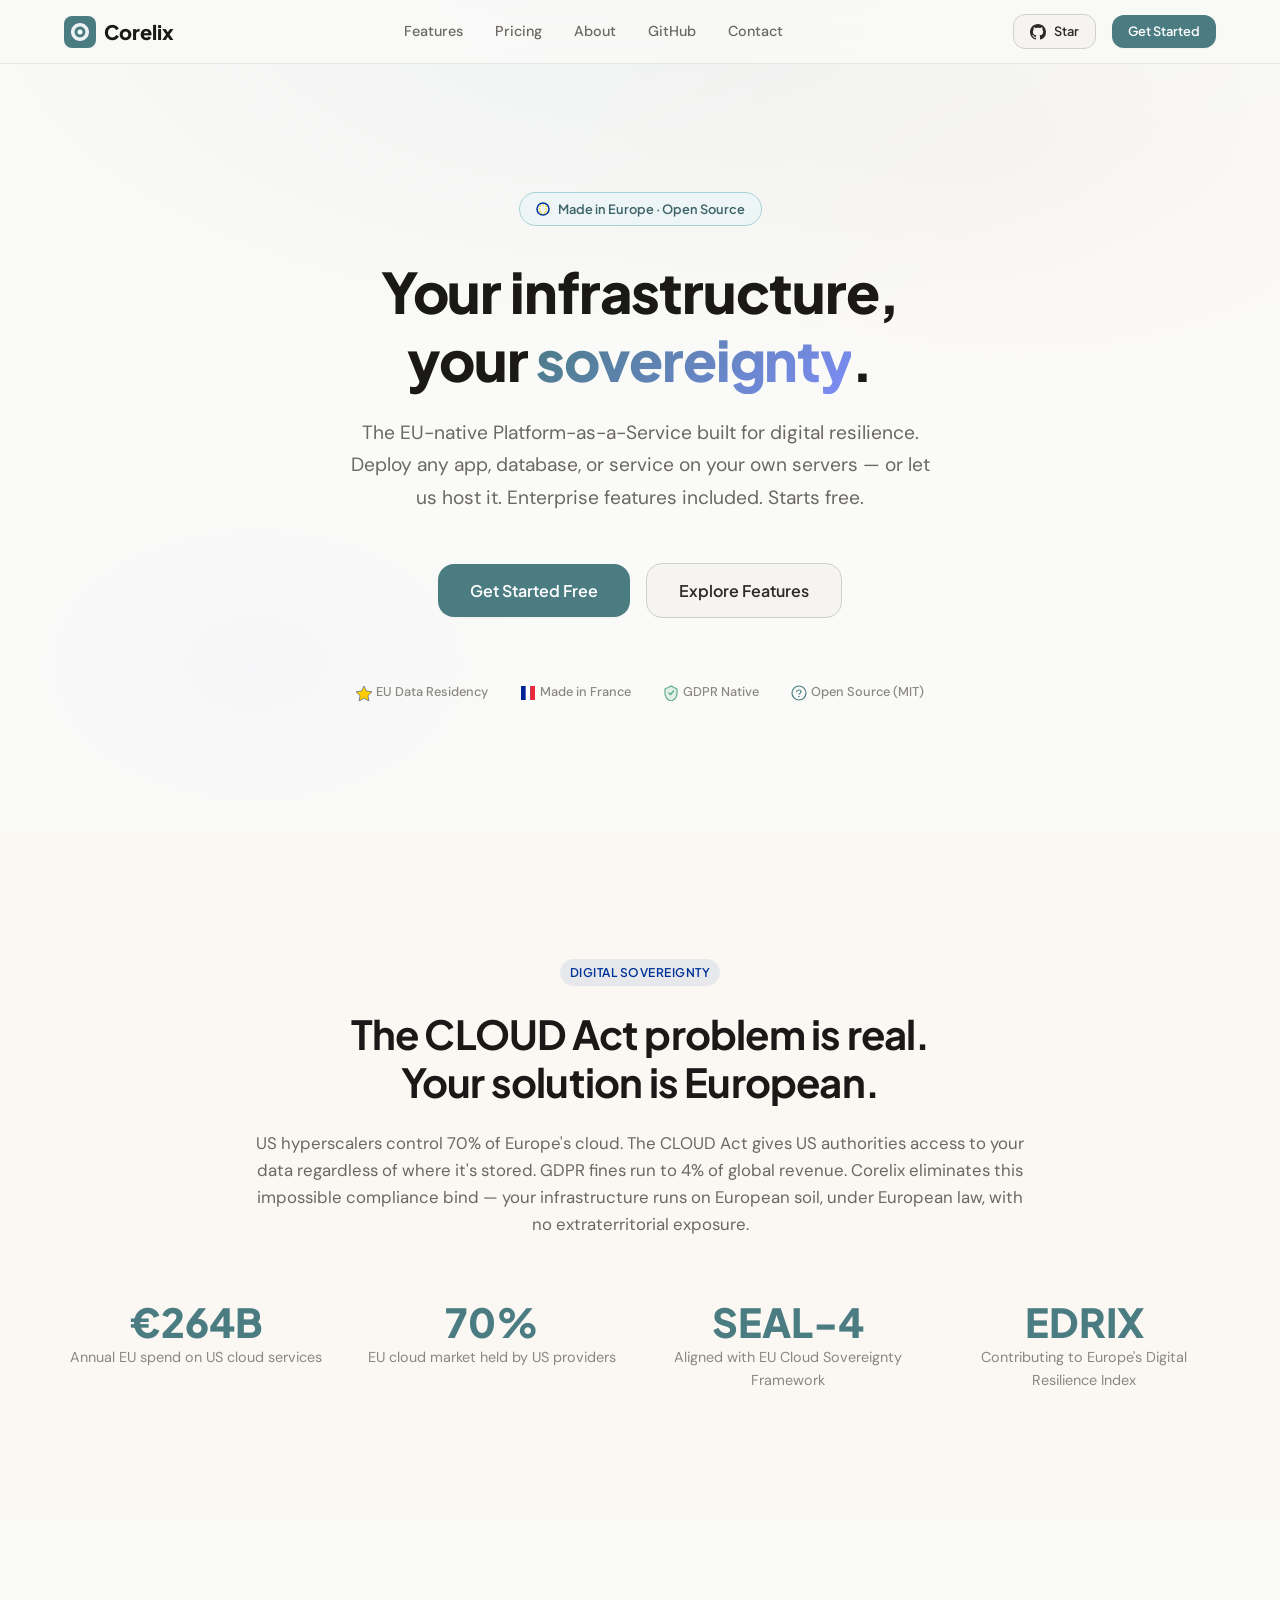
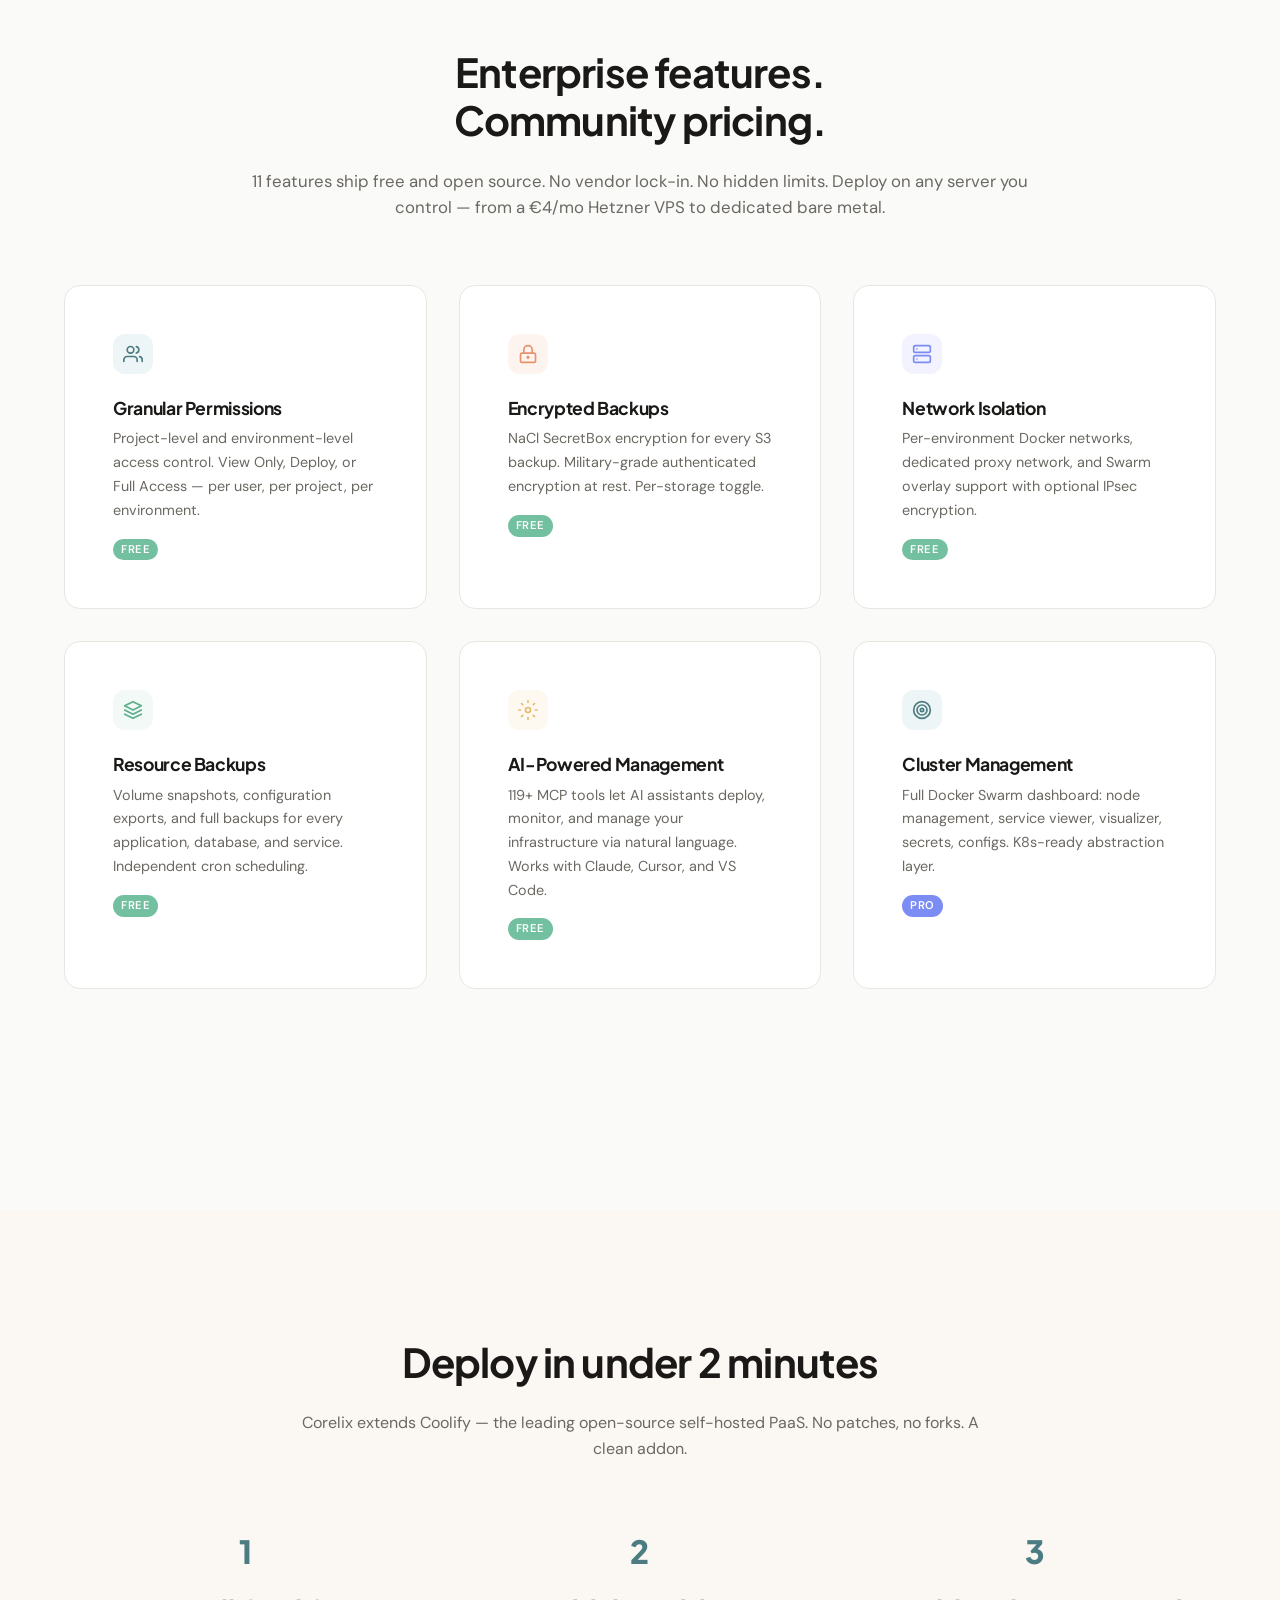
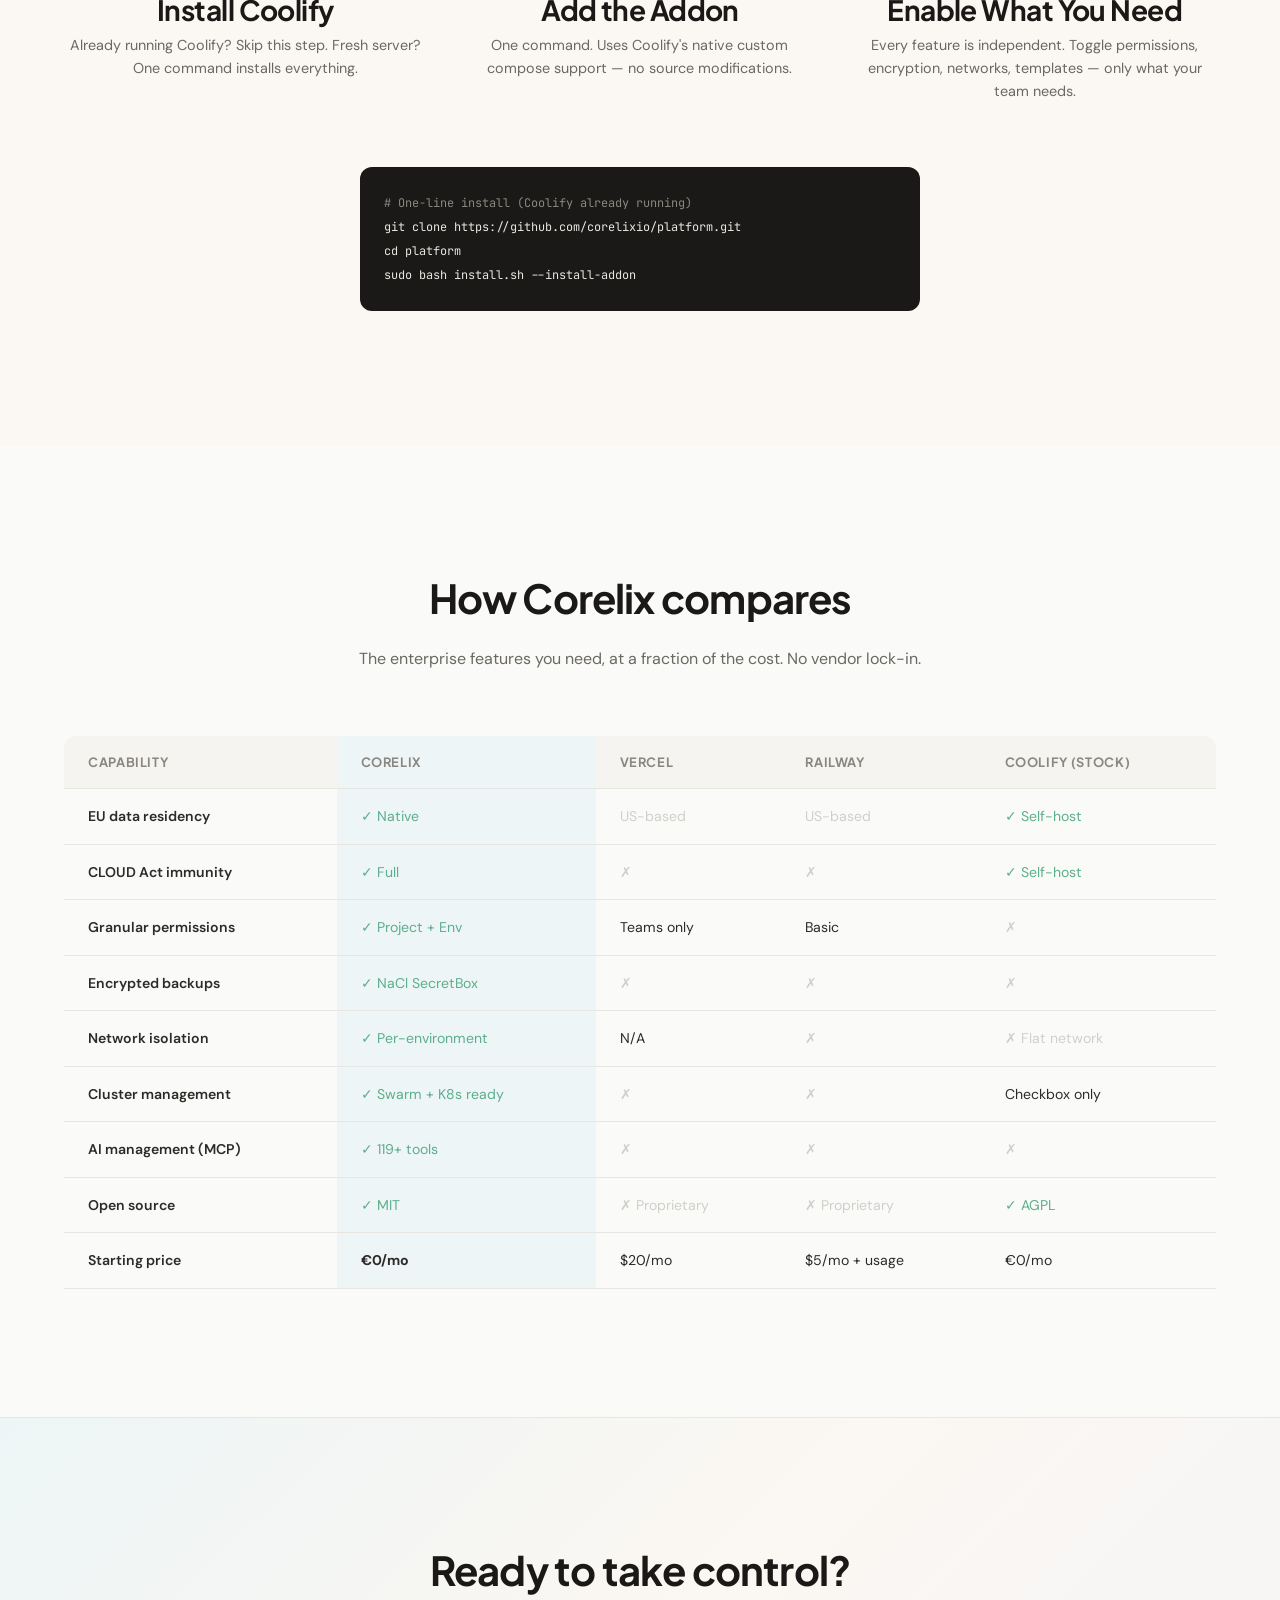
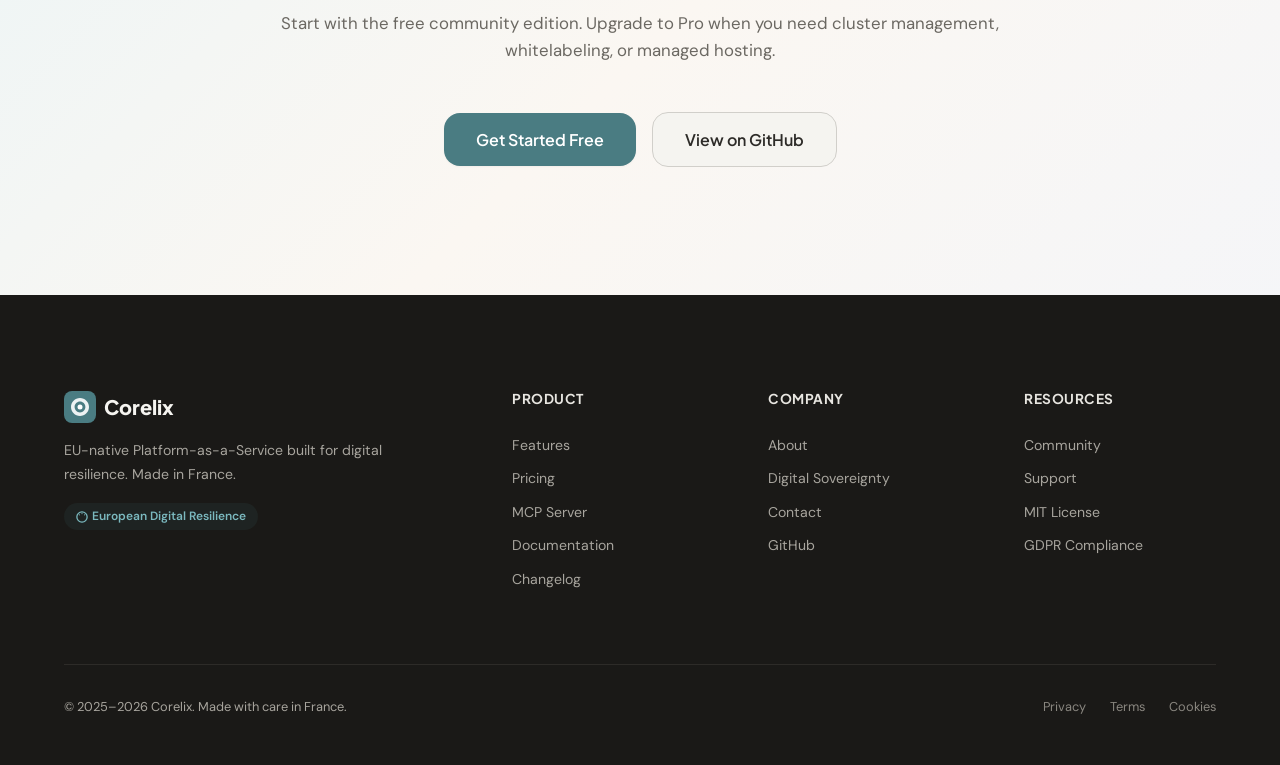
==== index.html @ 8a0ff83e "Deploy website from 1de7bd1" ====
<!DOCTYPE html>
<html lang="en">
<head>
  <meta charset="utf-8">
  <meta name="viewport" content="width=device-width, initial-scale=1">
  <title>Corelix — The European PaaS for the Sovereign Era</title>
  <meta name="description" content="Corelix is an EU-native Platform-as-a-Service built for digital resilience. Self-host with enterprise features or let us manage it. GDPR-native, made in France, starts free.">
  <meta name="keywords" content="PaaS, European cloud, self-hosted, GDPR, digital resilience, Coolify, Vercel alternative, EU sovereignty, platform as a service, France">

  <!-- Open Graph -->
  <meta property="og:type" content="website">
  <meta property="og:url" content="https://corelix.io/">
  <meta property="og:title" content="Corelix — The European PaaS for the Sovereign Era">
  <meta property="og:description" content="EU-native Platform-as-a-Service built for digital resilience. Self-host or managed. GDPR-native, made in France, starts free.">
  <meta property="og:image" content="https://corelix.io/images/og-cover.png">
  <meta property="og:locale" content="en_US">

  <!-- Twitter -->
  <meta name="twitter:card" content="summary_large_image">
  <meta name="twitter:title" content="Corelix — The European PaaS for the Sovereign Era">
  <meta name="twitter:description" content="EU-native Platform-as-a-Service. Self-host or managed. GDPR-native, made in France.">
  <meta name="twitter:image" content="https://corelix.io/images/og-cover.png">

  <!-- Canonical -->
  <link rel="canonical" href="https://corelix.io/">

  <link rel="icon" type="image/svg+xml" href="data:image/svg+xml,%3Csvg xmlns='http://www.w3.org/2000/svg' viewBox='0 0 32 32'%3E%3Crect width='32' height='32' rx='8' fill='%234A7C82'/%3E%3Cpath d='M16 7C11.03 7 7 11.03 7 16s4.03 9 9 9 9-4.03 9-9-4.03-9-9-9zm0 14.4c-2.98 0-5.4-2.42-5.4-5.4s2.42-5.4 5.4-5.4 5.4 2.42 5.4 5.4-2.42 5.4-5.4 5.4z' fill='white' opacity='0.9'/%3E%3Ccircle cx='16' cy='16' r='2.5' fill='white'/%3E%3C/svg%3E">
  <meta name="theme-color" content="#4A7C82">

  <!-- Fonts -->
  <link rel="preconnect" href="https://fonts.googleapis.com">
  <link rel="preconnect" href="https://fonts.gstatic.com" crossorigin>
  <link href="https://fonts.googleapis.com/css2?family=Plus+Jakarta+Sans:wght@500;600;700;800&family=DM+Sans:wght@400;500;600&family=JetBrains+Mono:wght@400&display=swap" rel="stylesheet">

  <!-- Styles -->
  <link rel="stylesheet" href="css/styles.css">

  <!-- Structured Data -->
  <script type="application/ld+json">
  {
    "@context": "https://schema.org",
    "@type": "SoftwareApplication",
    "name": "Corelix",
    "applicationCategory": "DeveloperApplication",
    "operatingSystem": "Linux",
    "description": "EU-native Platform-as-a-Service built for digital resilience. Self-host with enterprise features or managed cloud.",
    "url": "https://corelix.io",
    "offers": [
      {
        "@type": "Offer",
        "price": "0",
        "priceCurrency": "EUR",
        "name": "Community Edition",
        "description": "Free, open-source edition with 11 enterprise features"
      }
    ],
    "author": {
      "@type": "Organization",
      "name": "Corelix",
      "url": "https://corelix.io",
      "address": {
        "@type": "PostalAddress",
        "addressCountry": "FR"
      }
    },
    "featureList": [
      "Granular Permissions",
      "Encrypted S3 Backups",
      "Resource Backups",
      "Custom Template Sources",
      "Enhanced Database Classification",
      "Network Isolation",
      "MCP Server (119+ AI Tools)",
      "Cluster Management",
      "Docker Registry Management",
      "Enhanced UI Themes",
      "Additional Build Types"
    ]
  }
  </script>
</head>
<body>
  <a href="#main" class="skip-link">Skip to main content</a>

  <!-- ====== Header ====== -->
  <header class="header" role="banner">
    <div class="header__inner">
      <a href="index.html" class="header__logo" aria-label="Corelix home">
        <svg class="header__logo-icon" viewBox="0 0 32 32" fill="none" xmlns="http://www.w3.org/2000/svg" aria-hidden="true">
          <rect width="32" height="32" rx="8" fill="#4A7C82"/>
          <path d="M16 7C11.03 7 7 11.03 7 16s4.03 9 9 9 9-4.03 9-9-4.03-9-9-9zm0 14.4c-2.98 0-5.4-2.42-5.4-5.4s2.42-5.4 5.4-5.4 5.4 2.42 5.4 5.4-2.42 5.4-5.4 5.4z" fill="white" opacity="0.9"/>
          <circle cx="16" cy="16" r="2.5" fill="white"/>
        </svg>
        Corelix
      </a>

      <nav class="header__nav" aria-label="Main navigation">
        <a href="features.html" class="header__link">Features</a>
        <a href="pricing.html" class="header__link">Pricing</a>
        <a href="about.html" class="header__link">About</a>
        <a href="https://github.com/corelixio/platform" class="header__link" target="_blank" rel="noopener">GitHub</a>
        <a href="contact.html" class="header__link">Contact</a>
      </nav>

      <div class="header__actions">
        <a href="https://github.com/corelixio/platform" class="btn btn--secondary btn--sm" target="_blank" rel="noopener">
          <svg width="16" height="16" viewBox="0 0 16 16" fill="currentColor" aria-hidden="true"><path d="M8 0C3.58 0 0 3.58 0 8c0 3.54 2.29 6.53 5.47 7.59.4.07.55-.17.55-.38 0-.19-.01-.82-.01-1.49-2.01.37-2.53-.49-2.69-.94-.09-.23-.48-.94-.82-1.13-.28-.15-.68-.52-.01-.53.63-.01 1.08.58 1.23.82.72 1.21 1.87.87 2.33.66.07-.52.28-.87.51-1.07-1.78-.2-3.64-.89-3.64-3.95 0-.87.31-1.59.82-2.15-.08-.2-.36-1.02.08-2.12 0 0 .67-.21 2.2.82.64-.18 1.32-.27 2-.27.68 0 1.36.09 2 .27 1.53-1.04 2.2-.82 2.2-.82.44 1.1.16 1.92.08 2.12.51.56.82 1.27.82 2.15 0 3.07-1.87 3.75-3.65 3.95.29.25.54.73.54 1.48 0 1.07-.01 1.93-.01 2.2 0 .21.15.46.55.38A8.01 8.01 0 0016 8c0-4.42-3.58-8-8-8z"/></svg>
          Star
        </a>
        <a href="pricing.html" class="btn btn--primary btn--sm">Get Started</a>
      </div>

      <button class="header__mobile-toggle" aria-label="Toggle menu" aria-expanded="false">
        <svg width="24" height="24" viewBox="0 0 24 24" fill="none" stroke="currentColor" stroke-width="2" stroke-linecap="round"><line x1="3" y1="6" x2="21" y2="6"/><line x1="3" y1="12" x2="21" y2="12"/><line x1="3" y1="18" x2="21" y2="18"/></svg>
      </button>
    </div>
  </header>

  <!-- Mobile Nav -->
  <nav class="mobile-nav" aria-label="Mobile navigation">
    <a href="features.html" class="mobile-nav__link">Features</a>
    <a href="pricing.html" class="mobile-nav__link">Pricing</a>
    <a href="about.html" class="mobile-nav__link">About</a>
    <a href="https://github.com/corelixio/platform" class="mobile-nav__link" target="_blank" rel="noopener">GitHub</a>
    <a href="contact.html" class="mobile-nav__link">Contact</a>
    <a href="pricing.html" class="btn btn--primary btn--lg" style="margin-top:auto;">Get Started</a>
  </nav>

  <main id="main">
    <!-- ====== Hero ====== -->
    <section class="hero">
      <div class="container">
        <div class="hero__badge animate-in">
          <svg width="14" height="14" viewBox="0 0 14 14" fill="none" aria-hidden="true"><circle cx="7" cy="7" r="6" stroke="#003399" stroke-width="1.5"/><circle cx="7" cy="3" r="0.8" fill="#FFCC00"/><circle cx="4" cy="4.5" r="0.8" fill="#FFCC00"/><circle cx="10" cy="4.5" r="0.8" fill="#FFCC00"/><circle cx="3.5" cy="7" r="0.8" fill="#FFCC00"/><circle cx="10.5" cy="7" r="0.8" fill="#FFCC00"/><circle cx="4" cy="9.5" r="0.8" fill="#FFCC00"/><circle cx="10" cy="9.5" r="0.8" fill="#FFCC00"/><circle cx="5.5" cy="11" r="0.8" fill="#FFCC00"/><circle cx="8.5" cy="11" r="0.8" fill="#FFCC00"/></svg>
          Made in Europe · Open Source
        </div>

        <h1 class="hero__title animate-in animate-in--delay-1">
          Your infrastructure,<br>your <em>sovereignty</em>.
        </h1>

        <p class="hero__subtitle animate-in animate-in--delay-2">
          The EU-native Platform-as-a-Service built for digital resilience.
          Deploy any app, database, or service on your own servers — or let us host it.
          Enterprise features included. Starts free.
        </p>

        <div class="hero__actions animate-in animate-in--delay-3">
          <a href="pricing.html" class="btn btn--primary btn--lg">Get Started Free</a>
          <a href="features.html" class="btn btn--secondary btn--lg">Explore Features</a>
        </div>

        <div class="hero__trust animate-in animate-in--delay-4">
          <span class="hero__trust-item">
            <svg viewBox="0 0 16 16" fill="none"><path d="M8 1l2.5 5 5.5.8-4 3.9.9 5.3L8 13.3 3.1 16l.9-5.3-4-3.9L5.5 6z" fill="#FFCC00" stroke="#003399" stroke-width="0.5"/></svg>
            EU Data Residency
          </span>
          <span class="hero__trust-item">
            <svg viewBox="0 0 16 16" fill="none"><rect x="1" y="1" width="14" height="14" rx="2" fill="#002395"/><rect x="1" y="1" width="4.67" height="14" fill="#002395"/><rect x="5.67" y="1" width="4.67" height="14" fill="white"/><rect x="10.33" y="1" width="4.67" height="14" fill="#ED2939"/></svg>
            Made in France
          </span>
          <span class="hero__trust-item">
            <svg viewBox="0 0 16 16" fill="none"><path d="M8 1L2 4v4.5c0 3.5 2.6 6.7 6 7.5 3.4-.8 6-4 6-7.5V4L8 1z" fill="#5DAE8B" opacity="0.15"/><path d="M8 1L2 4v4.5c0 3.5 2.6 6.7 6 7.5 3.4-.8 6-4 6-7.5V4L8 1z" stroke="#5DAE8B" stroke-width="1.2" fill="none"/><path d="M6 8l1.5 1.5L10.5 6" stroke="#5DAE8B" stroke-width="1.5" stroke-linecap="round" stroke-linejoin="round"/></svg>
            GDPR Native
          </span>
          <span class="hero__trust-item">
            <svg viewBox="0 0 16 16" fill="none"><path d="M8 1a7 7 0 100 14A7 7 0 008 1z" stroke="#4A7C82" stroke-width="1.2" fill="none"/><path d="M5.5 6.5C6.33 5.17 7 5 8 5s2 .5 2 2c0 1-1 1.5-2 2" stroke="#4A7C82" stroke-width="1.2" stroke-linecap="round"/><circle cx="8" cy="11.5" r="0.75" fill="#4A7C82"/></svg>
            Open Source (MIT)
          </span>
        </div>
      </div>
    </section>


    <!-- ====== Why EU Section ====== -->
    <section class="section section--cream" id="why-eu">
      <div class="container">
        <div class="text-center mb-3xl" data-animate>
          <span class="tag tag--eu">Digital Sovereignty</span>
          <h2 class="mt-lg">The CLOUD Act problem is real.<br>Your solution is European.</h2>
          <p class="mx-auto mt-lg" style="color:var(--color-neutral-600); font-size:1.05rem;">
            US hyperscalers control 70% of Europe's cloud. The CLOUD Act gives US authorities access to your data regardless of where it's stored.
            GDPR fines run to 4% of global revenue. Corelix eliminates this impossible compliance bind — your infrastructure runs on European soil, under European law, with no extraterritorial exposure.
          </p>
        </div>

        <div class="stats-grid" data-animate data-animate-delay="200">
          <div>
            <div class="stat__number">€264B</div>
            <div class="stat__label">Annual EU spend on US cloud services</div>
          </div>
          <div>
            <div class="stat__number">70%</div>
            <div class="stat__label">EU cloud market held by US providers</div>
          </div>
          <div>
            <div class="stat__number">SEAL-4</div>
            <div class="stat__label">Aligned with EU Cloud Sovereignty Framework</div>
          </div>
          <div>
            <div class="stat__number">EDRIX</div>
            <div class="stat__label">Contributing to Europe's Digital Resilience Index</div>
          </div>
        </div>
      </div>
    </section>


    <!-- ====== Features Highlight ====== -->
    <section class="section" id="features">
      <div class="container">
        <div class="text-center mb-3xl" data-animate>
          <h2>Enterprise features.<br>Community pricing.</h2>
          <p class="mx-auto mt-lg" style="color:var(--color-neutral-600); font-size:1.05rem;">
            11 features ship free and open source. No vendor lock-in. No hidden limits.
            Deploy on any server you control — from a €4/mo Hetzner VPS to dedicated bare metal.
          </p>
        </div>

        <div class="features-grid">
          <div class="feature-card" data-animate data-animate-delay="0">
            <div class="feature-card__icon feature-card__icon--teal">
              <svg viewBox="0 0 24 24" fill="none" stroke="currentColor" stroke-width="2" stroke-linecap="round" stroke-linejoin="round"><path d="M17 21v-2a4 4 0 00-4-4H5a4 4 0 00-4 4v2"/><circle cx="9" cy="7" r="4"/><path d="M23 21v-2a4 4 0 00-3-3.87"/><path d="M16 3.13a4 4 0 010 7.75"/></svg>
            </div>
            <h3 class="feature-card__title">Granular Permissions</h3>
            <p class="feature-card__desc">Project-level and environment-level access control. View Only, Deploy, or Full Access — per user, per project, per environment.</p>
            <span class="feature-card__tag feature-card__tag--free">Free</span>
          </div>

          <div class="feature-card" data-animate data-animate-delay="100">
            <div class="feature-card__icon feature-card__icon--coral">
              <svg viewBox="0 0 24 24" fill="none" stroke="currentColor" stroke-width="2" stroke-linecap="round" stroke-linejoin="round"><rect x="3" y="11" width="18" height="11" rx="2" ry="2"/><path d="M7 11V7a5 5 0 0110 0v4"/><circle cx="12" cy="16" r="1"/></svg>
            </div>
            <h3 class="feature-card__title">Encrypted Backups</h3>
            <p class="feature-card__desc">NaCl SecretBox encryption for every S3 backup. Military-grade authenticated encryption at rest. Per-storage toggle.</p>
            <span class="feature-card__tag feature-card__tag--free">Free</span>
          </div>

          <div class="feature-card" data-animate data-animate-delay="200">
            <div class="feature-card__icon feature-card__icon--peri">
              <svg viewBox="0 0 24 24" fill="none" stroke="currentColor" stroke-width="2" stroke-linecap="round" stroke-linejoin="round"><rect x="2" y="2" width="20" height="8" rx="2"/><rect x="2" y="14" width="20" height="8" rx="2"/><line x1="6" y1="6" x2="6.01" y2="6"/><line x1="6" y1="18" x2="6.01" y2="18"/></svg>
            </div>
            <h3 class="feature-card__title">Network Isolation</h3>
            <p class="feature-card__desc">Per-environment Docker networks, dedicated proxy network, and Swarm overlay support with optional IPsec encryption.</p>
            <span class="feature-card__tag feature-card__tag--free">Free</span>
          </div>

          <div class="feature-card" data-animate data-animate-delay="300">
            <div class="feature-card__icon feature-card__icon--sage">
              <svg viewBox="0 0 24 24" fill="none" stroke="currentColor" stroke-width="2" stroke-linecap="round" stroke-linejoin="round"><path d="M12 2L2 7l10 5 10-5-10-5z"/><path d="M2 17l10 5 10-5"/><path d="M2 12l10 5 10-5"/></svg>
            </div>
            <h3 class="feature-card__title">Resource Backups</h3>
            <p class="feature-card__desc">Volume snapshots, configuration exports, and full backups for every application, database, and service. Independent cron scheduling.</p>
            <span class="feature-card__tag feature-card__tag--free">Free</span>
          </div>

          <div class="feature-card" data-animate data-animate-delay="400">
            <div class="feature-card__icon feature-card__icon--amber">
              <svg viewBox="0 0 24 24" fill="none" stroke="currentColor" stroke-width="2" stroke-linecap="round" stroke-linejoin="round"><circle cx="12" cy="12" r="3"/><path d="M12 1v2M12 21v2M4.22 4.22l1.42 1.42M18.36 18.36l1.42 1.42M1 12h2M21 12h2M4.22 19.78l1.42-1.42M18.36 5.64l1.42-1.42"/></svg>
            </div>
            <h3 class="feature-card__title">AI-Powered Management</h3>
            <p class="feature-card__desc">119+ MCP tools let AI assistants deploy, monitor, and manage your infrastructure via natural language. Works with Claude, Cursor, and VS Code.</p>
            <span class="feature-card__tag feature-card__tag--free">Free</span>
          </div>

          <div class="feature-card" data-animate data-animate-delay="500">
            <div class="feature-card__icon feature-card__icon--teal">
              <svg viewBox="0 0 24 24" fill="none" stroke="currentColor" stroke-width="2" stroke-linecap="round" stroke-linejoin="round"><circle cx="12" cy="12" r="10"/><circle cx="12" cy="12" r="6"/><circle cx="12" cy="12" r="2"/></svg>
            </div>
            <h3 class="feature-card__title">Cluster Management</h3>
            <p class="feature-card__desc">Full Docker Swarm dashboard: node management, service viewer, visualizer, secrets, configs. K8s-ready abstraction layer.</p>
            <span class="feature-card__tag feature-card__tag--pro">Pro</span>
          </div>
        </div>

        <div class="text-center mt-lg" style="margin-top:var(--space-2xl);" data-animate>
          <a href="features.html" class="btn btn--outline">View All 15 Features →</a>
        </div>
      </div>
    </section>


    <!-- ====== How It Works ====== -->
    <section class="section section--cream" id="how-it-works">
      <div class="container">
        <div class="text-center mb-3xl" data-animate>
          <h2>Deploy in under 2 minutes</h2>
          <p class="mx-auto mt-lg" style="color:var(--color-neutral-600);">
            Corelix extends Coolify — the leading open-source self-hosted PaaS. No patches, no forks. A clean addon.
          </p>
        </div>

        <div class="grid-3" data-animate data-animate-delay="200">
          <div class="text-center">
            <div style="font-family:var(--font-display); font-size:2rem; font-weight:800; color:var(--color-primary-500); margin-bottom:var(--space-md);">1</div>
            <h3>Install Coolify</h3>
            <p style="color:var(--color-neutral-600); font-size:0.9rem; margin-top:var(--space-sm);">Already running Coolify? Skip this step. Fresh server? One command installs everything.</p>
          </div>
          <div class="text-center">
            <div style="font-family:var(--font-display); font-size:2rem; font-weight:800; color:var(--color-primary-500); margin-bottom:var(--space-md);">2</div>
            <h3>Add the Addon</h3>
            <p style="color:var(--color-neutral-600); font-size:0.9rem; margin-top:var(--space-sm);">One command. Uses Coolify's native custom compose support — no source modifications.</p>
          </div>
          <div class="text-center">
            <div style="font-family:var(--font-display); font-size:2rem; font-weight:800; color:var(--color-primary-500); margin-bottom:var(--space-md);">3</div>
            <h3>Enable What You Need</h3>
            <p style="color:var(--color-neutral-600); font-size:0.9rem; margin-top:var(--space-sm);">Every feature is independent. Toggle permissions, encryption, networks, templates — only what your team needs.</p>
          </div>
        </div>

        <div class="text-center" style="margin-top:var(--space-3xl);" data-animate data-animate-delay="300">
          <pre style="display:inline-block; text-align:left; max-width:560px; width:100%;"><code><span style="color:#8A8780;"># One-line install (Coolify already running)</span>
git clone https://github.com/corelixio/platform.git
cd platform
sudo bash install.sh --install-addon</code></pre>
        </div>
      </div>
    </section>


    <!-- ====== Comparison ====== -->
    <section class="section" id="comparison">
      <div class="container">
        <div class="text-center mb-3xl" data-animate>
          <h2>How Corelix compares</h2>
          <p class="mx-auto mt-lg" style="color:var(--color-neutral-600);">
            The enterprise features you need, at a fraction of the cost. No vendor lock-in.
          </p>
        </div>

        <div style="overflow-x:auto;" data-animate data-animate-delay="200">
          <table class="comparison-table">
            <thead>
              <tr>
                <th scope="col">Capability</th>
                <th scope="col" class="highlight-col">Corelix</th>
                <th scope="col">Vercel</th>
                <th scope="col">Railway</th>
                <th scope="col">Coolify (stock)</th>
              </tr>
            </thead>
            <tbody>
              <tr>
                <td>EU data residency</td>
                <td class="highlight-col"><span class="check">✓ Native</span></td>
                <td><span class="cross">US-based</span></td>
                <td><span class="cross">US-based</span></td>
                <td><span class="check">✓ Self-host</span></td>
              </tr>
              <tr>
                <td>CLOUD Act immunity</td>
                <td class="highlight-col"><span class="check">✓ Full</span></td>
                <td><span class="cross">✗</span></td>
                <td><span class="cross">✗</span></td>
                <td><span class="check">✓ Self-host</span></td>
              </tr>
              <tr>
                <td>Granular permissions</td>
                <td class="highlight-col"><span class="check">✓ Project + Env</span></td>
                <td>Teams only</td>
                <td>Basic</td>
                <td><span class="cross">✗</span></td>
              </tr>
              <tr>
                <td>Encrypted backups</td>
                <td class="highlight-col"><span class="check">✓ NaCl SecretBox</span></td>
                <td><span class="cross">✗</span></td>
                <td><span class="cross">✗</span></td>
                <td><span class="cross">✗</span></td>
              </tr>
              <tr>
                <td>Network isolation</td>
                <td class="highlight-col"><span class="check">✓ Per-environment</span></td>
                <td>N/A</td>
                <td><span class="cross">✗</span></td>
                <td><span class="cross">✗ Flat network</span></td>
              </tr>
              <tr>
                <td>Cluster management</td>
                <td class="highlight-col"><span class="check">✓ Swarm + K8s ready</span></td>
                <td><span class="cross">✗</span></td>
                <td><span class="cross">✗</span></td>
                <td>Checkbox only</td>
              </tr>
              <tr>
                <td>AI management (MCP)</td>
                <td class="highlight-col"><span class="check">✓ 119+ tools</span></td>
                <td><span class="cross">✗</span></td>
                <td><span class="cross">✗</span></td>
                <td><span class="cross">✗</span></td>
              </tr>
              <tr>
                <td>Open source</td>
                <td class="highlight-col"><span class="check">✓ MIT</span></td>
                <td><span class="cross">✗ Proprietary</span></td>
                <td><span class="cross">✗ Proprietary</span></td>
                <td><span class="check">✓ AGPL</span></td>
              </tr>
              <tr>
                <td>Starting price</td>
                <td class="highlight-col"><strong>€0/mo</strong></td>
                <td>$20/mo</td>
                <td>$5/mo + usage</td>
                <td>€0/mo</td>
              </tr>
            </tbody>
          </table>
        </div>
      </div>
    </section>


    <!-- ====== CTA ====== -->
    <section class="cta-section">
      <div class="container" data-animate>
        <h2>Ready to take control?</h2>
        <p>Start with the free community edition. Upgrade to Pro when you need cluster management, whitelabeling, or managed hosting.</p>
        <div class="flex items-center justify-center gap-md" style="flex-wrap:wrap;">
          <a href="pricing.html" class="btn btn--primary btn--lg">Get Started Free</a>
          <a href="https://github.com/corelixio/platform" class="btn btn--secondary btn--lg" target="_blank" rel="noopener">View on GitHub</a>
        </div>
      </div>
    </section>
  </main>


  <!-- ====== Footer ====== -->
  <footer class="footer" role="contentinfo">
    <div class="container">
      <div class="footer__grid">
        <div class="footer__brand">
          <a href="index.html" class="header__logo" style="color:var(--color-neutral-100);">
            <svg class="header__logo-icon" viewBox="0 0 32 32" fill="none" aria-hidden="true">
              <rect width="32" height="32" rx="8" fill="#4A7C82"/>
              <path d="M16 7C11.03 7 7 11.03 7 16s4.03 9 9 9 9-4.03 9-9-4.03-9-9-9zm0 14.4c-2.98 0-5.4-2.42-5.4-5.4s2.42-5.4 5.4-5.4 5.4 2.42 5.4 5.4-2.42 5.4-5.4 5.4z" fill="white" opacity="0.9"/>
              <circle cx="16" cy="16" r="2.5" fill="white"/>
            </svg>
            Corelix
          </a>
          <p>EU-native Platform-as-a-Service built for digital resilience. Made in France.</p>
          <div class="footer__eu-badge">
            <svg width="12" height="12" viewBox="0 0 14 14" fill="none"><circle cx="7" cy="7" r="6" stroke="currentColor" stroke-width="1.5"/><circle cx="7" cy="3" r="0.7" fill="currentColor"/><circle cx="4" cy="4.5" r="0.7" fill="currentColor"/><circle cx="10" cy="4.5" r="0.7" fill="currentColor"/></svg>
            European Digital Resilience
          </div>
        </div>

        <div>
          <h4 class="footer__col-title">Product</h4>
          <ul class="footer__links">
            <li><a href="features.html">Features</a></li>
            <li><a href="pricing.html">Pricing</a></li>
            <li><a href="features.html#mcp-server">MCP Server</a></li>
            <li><a href="https://github.com/corelixio/platform" target="_blank" rel="noopener">Documentation</a></li>
            <li><a href="https://github.com/corelixio/platform/blob/main/CHANGELOG.md" target="_blank" rel="noopener">Changelog</a></li>
          </ul>
        </div>

        <div>
          <h4 class="footer__col-title">Company</h4>
          <ul class="footer__links">
            <li><a href="about.html">About</a></li>
            <li><a href="about.html#sovereignty">Digital Sovereignty</a></li>
            <li><a href="contact.html">Contact</a></li>
            <li><a href="https://github.com/corelixio/platform" target="_blank" rel="noopener">GitHub</a></li>
          </ul>
        </div>

        <div>
          <h4 class="footer__col-title">Resources</h4>
          <ul class="footer__links">
            <li><a href="https://github.com/corelixio/platform/discussions" target="_blank" rel="noopener">Community</a></li>
            <li><a href="https://github.com/corelixio/platform/issues" target="_blank" rel="noopener">Support</a></li>
            <li><a href="https://github.com/corelixio/platform/blob/main/LICENSE" target="_blank" rel="noopener">MIT License</a></li>
            <li><a href="about.html#gdpr">GDPR Compliance</a></li>
          </ul>
        </div>
      </div>

      <div class="footer__bottom">
        <p>&copy; 2025–2026 Corelix. Made with care in France.</p>
        <div class="footer__bottom-links">
          <a href="contact.html">Privacy</a>
          <a href="contact.html">Terms</a>
          <a href="contact.html">Cookies</a>
        </div>
      </div>
    </div>
  </footer>

  <script src="js/main.js"></script>
</body>
</html>
---- css/styles.css ----
/* ============================================
   Corelix.io — Design System
   EU-first PaaS · Made in France
   ============================================ */

/* --- CSS Custom Properties (Brand Tokens) --- */
:root {
  /* Primary — Soft Teal (trust, stability, European identity) */
  --color-primary-50:  #EDF5F6;
  --color-primary-100: #D4E8EA;
  --color-primary-200: #A8D1D5;
  --color-primary-300: #7BB9BF;
  --color-primary-400: #5BA0A7;
  --color-primary-500: #4A7C82;
  --color-primary-600: #3D6268;
  --color-primary-700: #2F4E52;
  --color-primary-800: #233A3D;
  --color-primary-900: #172627;

  /* Secondary — Warm Cream (comfort, warmth, accessibility) */
  --color-cream-50:  #FFFDFB;
  --color-cream-100: #FBF7F2;
  --color-cream-200: #F5F0EB;
  --color-cream-300: #EDE5DC;
  --color-cream-400: #DDD3C6;

  /* Accent Coral — (energy, warmth, French touch) */
  --color-coral-300: #F0B5A0;
  --color-coral-400: #EC9E83;
  --color-coral-500: #E8926C;
  --color-coral-600: #D47A54;

  /* Accent Periwinkle — (innovation, technology) */
  --color-peri-300:  #A3ADF8;
  --color-peri-400:  #8E9AF6;
  --color-peri-500:  #7C8CF5;
  --color-peri-600:  #5D6FE8;

  /* Success — Sage Green (growth, sustainability) */
  --color-sage-400:  #72C0A0;
  --color-sage-500:  #5DAE8B;
  --color-sage-600:  #4A9474;

  /* Warning — Warm Amber */
  --color-amber-400: #EDC480;
  --color-amber-500: #E8B86C;

  /* Neutral — Warm Slate */
  --color-neutral-50:  #FAFAF8;
  --color-neutral-100: #F5F4F0;
  --color-neutral-200: #E8E6E1;
  --color-neutral-300: #D1CFCA;
  --color-neutral-400: #A8A59E;
  --color-neutral-500: #8A8780;
  --color-neutral-600: #6B6862;
  --color-neutral-700: #4A4844;
  --color-neutral-800: #2D2B28;
  --color-neutral-900: #1A1917;

  /* Typography */
  --font-display: 'Plus Jakarta Sans', sans-serif;
  --font-body:    'DM Sans', sans-serif;
  --font-mono:    'JetBrains Mono', monospace;

  /* Spacing Scale */
  --space-xs:  0.25rem;
  --space-sm:  0.5rem;
  --space-md:  1rem;
  --space-lg:  1.5rem;
  --space-xl:  2rem;
  --space-2xl: 3rem;
  --space-3xl: 4rem;
  --space-4xl: 6rem;
  --space-5xl: 8rem;

  /* Radii */
  --radius-sm:   0.375rem;
  --radius-md:   0.5rem;
  --radius-lg:   0.75rem;
  --radius-xl:   1rem;
  --radius-2xl:  1.25rem;
  --radius-full: 9999px;

  /* Shadows */
  --shadow-sm:  0 1px 2px rgba(26, 25, 23, 0.04);
  --shadow-md:  0 4px 6px -1px rgba(26, 25, 23, 0.06), 0 2px 4px rgba(26, 25, 23, 0.04);
  --shadow-lg:  0 10px 15px -3px rgba(26, 25, 23, 0.06), 0 4px 6px rgba(26, 25, 23, 0.03);
  --shadow-xl:  0 20px 25px -5px rgba(26, 25, 23, 0.06), 0 8px 10px rgba(26, 25, 23, 0.03);
  --shadow-glow: 0 0 20px rgba(74, 124, 130, 0.15);

  /* Transitions */
  --ease-smooth: cubic-bezier(0.4, 0, 0.2, 1);
  --duration-fast: 150ms;
  --duration-normal: 250ms;
  --duration-slow: 400ms;

  /* Layout */
  --max-width: 1200px;
  --header-height: 4rem;
}


/* --- Base Reset & Typography --- */
*,
*::before,
*::after {
  box-sizing: border-box;
  margin: 0;
  padding: 0;
}

html {
  scroll-behavior: smooth;
  -webkit-font-smoothing: antialiased;
  -moz-osx-font-smoothing: grayscale;
}

body {
  font-family: var(--font-body);
  font-size: 1rem;
  line-height: 1.6;
  color: var(--color-neutral-800);
  background-color: var(--color-neutral-50);
}

h1, h2, h3, h4, h5, h6 {
  font-family: var(--font-display);
  font-weight: 700;
  line-height: 1.2;
  color: var(--color-neutral-900);
  letter-spacing: -0.02em;
}

h1 { font-size: clamp(2.25rem, 5vw, 3.5rem); font-weight: 800; }
h2 { font-size: clamp(1.75rem, 3.5vw, 2.5rem); }
h3 { font-size: clamp(1.25rem, 2.5vw, 1.75rem); }
h4 { font-size: 1.25rem; }

p { max-width: 65ch; }

a {
  color: var(--color-primary-500);
  text-decoration: none;
  transition: color var(--duration-fast) var(--ease-smooth);
}

a:hover { color: var(--color-primary-600); }

code, pre {
  font-family: var(--font-mono);
  font-size: 0.875rem;
}

pre {
  background: var(--color-neutral-900);
  color: var(--color-neutral-200);
  padding: var(--space-lg);
  border-radius: var(--radius-lg);
  overflow-x: auto;
  line-height: 1.7;
}

code {
  background: var(--color-neutral-100);
  color: var(--color-primary-700);
  padding: 0.125rem 0.375rem;
  border-radius: var(--radius-sm);
  font-size: 0.85em;
}

pre code {
  background: none;
  color: inherit;
  padding: 0;
}

img { max-width: 100%; height: auto; }


/* --- Layout --- */
.container {
  max-width: var(--max-width);
  margin: 0 auto;
  padding: 0 var(--space-lg);
}

.section {
  padding: var(--space-5xl) 0;
}

.section--sm {
  padding: var(--space-3xl) 0;
}

.section--cream {
  background: var(--color-cream-100);
}

.section--dark {
  background: var(--color-neutral-900);
  color: var(--color-neutral-200);
}

.section--dark h2,
.section--dark h3,
.section--dark h4 {
  color: var(--color-neutral-50);
}


/* --- Header --- */
.header {
  position: fixed;
  top: 0;
  left: 0;
  right: 0;
  height: var(--header-height);
  z-index: 100;
  background: rgba(250, 250, 248, 0.85);
  backdrop-filter: blur(12px);
  -webkit-backdrop-filter: blur(12px);
  border-bottom: 1px solid var(--color-neutral-200);
  transition: box-shadow var(--duration-normal) var(--ease-smooth);
}

.header--scrolled {
  box-shadow: var(--shadow-md);
}

.header__inner {
  display: flex;
  align-items: center;
  justify-content: space-between;
  height: 100%;
  max-width: var(--max-width);
  margin: 0 auto;
  padding: 0 var(--space-lg);
}

.header__logo {
  display: flex;
  align-items: center;
  gap: var(--space-sm);
  font-family: var(--font-display);
  font-weight: 800;
  font-size: 1.25rem;
  color: var(--color-neutral-900);
  text-decoration: none;
}

.header__logo-icon {
  width: 2rem;
  height: 2rem;
}

.header__nav {
  display: flex;
  align-items: center;
  gap: var(--space-xl);
}

.header__link {
  font-family: var(--font-body);
  font-size: 0.9rem;
  font-weight: 500;
  color: var(--color-neutral-600);
  text-decoration: none;
  transition: color var(--duration-fast) var(--ease-smooth);
}

.header__link:hover,
.header__link--active {
  color: var(--color-primary-500);
}

.header__actions {
  display: flex;
  align-items: center;
  gap: var(--space-md);
}

.header__mobile-toggle {
  display: none;
  background: none;
  border: none;
  cursor: pointer;
  padding: var(--space-sm);
  color: var(--color-neutral-700);
}


/* --- Mobile Navigation --- */
.mobile-nav {
  display: none;
  position: fixed;
  top: var(--header-height);
  left: 0;
  right: 0;
  bottom: 0;
  background: var(--color-neutral-50);
  z-index: 99;
  padding: var(--space-xl);
  flex-direction: column;
  gap: var(--space-lg);
}

.mobile-nav--open {
  display: flex;
}

.mobile-nav__link {
  font-family: var(--font-display);
  font-size: 1.25rem;
  font-weight: 600;
  color: var(--color-neutral-800);
  text-decoration: none;
  padding: var(--space-md) 0;
  border-bottom: 1px solid var(--color-neutral-200);
}


/* --- Buttons --- */
.btn {
  display: inline-flex;
  align-items: center;
  justify-content: center;
  gap: var(--space-sm);
  font-family: var(--font-display);
  font-weight: 600;
  font-size: 0.9rem;
  padding: 0.625rem 1.5rem;
  border-radius: var(--radius-lg);
  border: none;
  cursor: pointer;
  text-decoration: none;
  transition: all var(--duration-normal) var(--ease-smooth);
  white-space: nowrap;
}

.btn--primary {
  background: var(--color-primary-500);
  color: white;
  box-shadow: var(--shadow-sm);
}

.btn--primary:hover {
  background: var(--color-primary-600);
  color: white;
  box-shadow: var(--shadow-md);
  transform: translateY(-1px);
}

.btn--secondary {
  background: var(--color-neutral-100);
  color: var(--color-neutral-800);
  border: 1px solid var(--color-neutral-300);
}

.btn--secondary:hover {
  background: var(--color-neutral-200);
  color: var(--color-neutral-900);
  transform: translateY(-1px);
}

.btn--outline {
  background: transparent;
  color: var(--color-primary-500);
  border: 1.5px solid var(--color-primary-400);
}

.btn--outline:hover {
  background: var(--color-primary-50);
  color: var(--color-primary-600);
}

.btn--lg {
  padding: 0.875rem 2rem;
  font-size: 1rem;
  border-radius: var(--radius-xl);
}

.btn--sm {
  padding: 0.375rem 1rem;
  font-size: 0.8rem;
}

.btn--ghost {
  background: none;
  color: var(--color-neutral-600);
  padding: 0.5rem 0.75rem;
}

.btn--ghost:hover {
  color: var(--color-primary-500);
  background: var(--color-primary-50);
}


/* --- Hero Section --- */
.hero {
  padding-top: calc(var(--header-height) + var(--space-5xl));
  padding-bottom: var(--space-5xl);
  text-align: center;
  position: relative;
  overflow: hidden;
}

.hero::before {
  content: '';
  position: absolute;
  top: 0;
  left: 0;
  right: 0;
  bottom: 0;
  background:
    radial-gradient(ellipse 80% 60% at 50% 0%, rgba(74, 124, 130, 0.06) 0%, transparent 70%),
    radial-gradient(ellipse 60% 50% at 80% 20%, rgba(232, 146, 108, 0.04) 0%, transparent 60%),
    radial-gradient(ellipse 40% 40% at 20% 80%, rgba(124, 140, 245, 0.03) 0%, transparent 60%);
  pointer-events: none;
  z-index: 0;
}

.hero > * {
  position: relative;
  z-index: 1;
}

.hero__badge {
  display: inline-flex;
  align-items: center;
  gap: var(--space-sm);
  font-family: var(--font-display);
  font-size: 0.8rem;
  font-weight: 600;
  color: var(--color-primary-600);
  background: var(--color-primary-50);
  border: 1px solid var(--color-primary-200);
  padding: 0.375rem 1rem;
  border-radius: var(--radius-full);
  margin-bottom: var(--space-xl);
}

.hero__title {
  max-width: 800px;
  margin: 0 auto var(--space-lg);
}

.hero__title em {
  font-style: normal;
  background: linear-gradient(135deg, var(--color-primary-500), var(--color-peri-500));
  -webkit-background-clip: text;
  -webkit-text-fill-color: transparent;
  background-clip: text;
}

.hero__subtitle {
  font-size: clamp(1.05rem, 2vw, 1.2rem);
  color: var(--color-neutral-600);
  max-width: 600px;
  margin: 0 auto var(--space-2xl);
  line-height: 1.7;
}

.hero__actions {
  display: flex;
  align-items: center;
  justify-content: center;
  gap: var(--space-md);
  margin-bottom: var(--space-3xl);
  flex-wrap: wrap;
}

.hero__trust {
  display: flex;
  align-items: center;
  justify-content: center;
  gap: var(--space-xl);
  flex-wrap: wrap;
}

.hero__trust-item {
  display: flex;
  align-items: center;
  gap: var(--space-xs);
  font-size: 0.8rem;
  font-weight: 500;
  color: var(--color-neutral-500);
}

.hero__trust-item svg {
  width: 1rem;
  height: 1rem;
  flex-shrink: 0;
}


/* --- Feature Cards --- */
.features-grid {
  display: grid;
  grid-template-columns: repeat(auto-fill, minmax(320px, 1fr));
  gap: var(--space-xl);
}

.feature-card {
  background: white;
  border: 1px solid var(--color-neutral-200);
  border-radius: var(--radius-xl);
  padding: var(--space-2xl);
  transition: all var(--duration-normal) var(--ease-smooth);
}

.feature-card:hover {
  border-color: var(--color-primary-300);
  box-shadow: var(--shadow-lg);
  transform: translateY(-2px);
}

.feature-card__icon {
  width: 2.5rem;
  height: 2.5rem;
  border-radius: var(--radius-lg);
  display: flex;
  align-items: center;
  justify-content: center;
  margin-bottom: var(--space-lg);
}

.feature-card__icon--teal   { background: var(--color-primary-50);  color: var(--color-primary-500); }
.feature-card__icon--coral  { background: rgba(232, 146, 108, 0.1);  color: var(--color-coral-500); }
.feature-card__icon--peri   { background: rgba(124, 140, 245, 0.1);  color: var(--color-peri-500); }
.feature-card__icon--sage   { background: rgba(93, 174, 139, 0.08);  color: var(--color-sage-500); }
.feature-card__icon--amber  { background: rgba(232, 184, 108, 0.1);  color: var(--color-amber-500); }

.feature-card__icon svg {
  width: 1.25rem;
  height: 1.25rem;
}

.feature-card__title {
  font-size: 1.1rem;
  margin-bottom: var(--space-sm);
}

.feature-card__desc {
  font-size: 0.9rem;
  color: var(--color-neutral-600);
  line-height: 1.65;
}

.feature-card__tag {
  display: inline-block;
  font-size: 0.7rem;
  font-weight: 600;
  text-transform: uppercase;
  letter-spacing: 0.05em;
  padding: 0.125rem 0.5rem;
  border-radius: var(--radius-full);
  margin-top: var(--space-md);
}

.feature-card__tag--free {
  background: var(--color-sage-400);
  color: white;
}

.feature-card__tag--pro {
  background: var(--color-peri-500);
  color: white;
}


/* --- Pricing Cards --- */
.pricing-grid {
  display: grid;
  grid-template-columns: repeat(auto-fit, minmax(280px, 1fr));
  gap: var(--space-xl);
  align-items: start;
}

.pricing-card {
  background: white;
  border: 1px solid var(--color-neutral-200);
  border-radius: var(--radius-2xl);
  padding: var(--space-2xl);
  position: relative;
}

.pricing-card--featured {
  border-color: var(--color-primary-400);
  box-shadow: var(--shadow-glow);
}

.pricing-card__badge {
  position: absolute;
  top: -0.75rem;
  left: 50%;
  transform: translateX(-50%);
  background: var(--color-primary-500);
  color: white;
  font-size: 0.75rem;
  font-weight: 700;
  font-family: var(--font-display);
  padding: 0.25rem 1rem;
  border-radius: var(--radius-full);
  text-transform: uppercase;
  letter-spacing: 0.05em;
}

.pricing-card__name {
  font-size: 1.1rem;
  font-weight: 700;
  margin-bottom: var(--space-xs);
}

.pricing-card__desc {
  font-size: 0.85rem;
  color: var(--color-neutral-500);
  margin-bottom: var(--space-lg);
}

.pricing-card__price {
  font-family: var(--font-display);
  font-size: 2.5rem;
  font-weight: 800;
  color: var(--color-neutral-900);
  margin-bottom: var(--space-xs);
}

.pricing-card__price span {
  font-size: 0.9rem;
  font-weight: 500;
  color: var(--color-neutral-500);
}

.pricing-card__period {
  font-size: 0.8rem;
  color: var(--color-neutral-400);
  margin-bottom: var(--space-xl);
}

.pricing-card__features {
  list-style: none;
  margin-bottom: var(--space-xl);
}

.pricing-card__features li {
  display: flex;
  align-items: flex-start;
  gap: var(--space-sm);
  font-size: 0.88rem;
  color: var(--color-neutral-700);
  padding: var(--space-sm) 0;
}

.pricing-card__features li svg {
  width: 1.125rem;
  height: 1.125rem;
  flex-shrink: 0;
  color: var(--color-sage-500);
  margin-top: 0.125rem;
}

.pricing-card__cta {
  width: 100%;
  text-align: center;
}


/* --- Stats / Social Proof --- */
.stats-grid {
  display: grid;
  grid-template-columns: repeat(auto-fit, minmax(180px, 1fr));
  gap: var(--space-xl);
  text-align: center;
}

.stat__number {
  font-family: var(--font-display);
  font-size: 2.5rem;
  font-weight: 800;
  color: var(--color-primary-500);
  line-height: 1;
  margin-bottom: var(--space-xs);
}

.stat__label {
  font-size: 0.9rem;
  color: var(--color-neutral-500);
}


/* --- Comparison Table --- */
.comparison-table {
  width: 100%;
  border-collapse: collapse;
  font-size: 0.88rem;
}

.comparison-table th,
.comparison-table td {
  text-align: left;
  padding: var(--space-md) var(--space-lg);
  border-bottom: 1px solid var(--color-neutral-200);
}

.comparison-table th {
  font-family: var(--font-display);
  font-weight: 700;
  font-size: 0.8rem;
  text-transform: uppercase;
  letter-spacing: 0.05em;
  color: var(--color-neutral-500);
  background: var(--color-neutral-100);
}

.comparison-table th:first-child {
  border-radius: var(--radius-lg) 0 0 0;
}

.comparison-table th:last-child {
  border-radius: 0 var(--radius-lg) 0 0;
}

.comparison-table td:first-child {
  font-weight: 600;
  color: var(--color-neutral-800);
}

.comparison-table .check {
  color: var(--color-sage-500);
}

.comparison-table .cross {
  color: var(--color-neutral-300);
}

.comparison-table .highlight-col {
  background: var(--color-primary-50);
}


/* --- CTA Section --- */
.cta-section {
  text-align: center;
  padding: var(--space-5xl) 0;
  background: linear-gradient(135deg, var(--color-primary-50) 0%, var(--color-cream-100) 50%, rgba(124, 140, 245, 0.04) 100%);
  border-top: 1px solid var(--color-neutral-200);
}

.cta-section h2 {
  margin-bottom: var(--space-md);
}

.cta-section p {
  margin: 0 auto var(--space-2xl);
  color: var(--color-neutral-600);
  font-size: 1.05rem;
}


/* --- Footer --- */
.footer {
  background: var(--color-neutral-900);
  color: var(--color-neutral-400);
  padding: var(--space-4xl) 0 var(--space-2xl);
}

.footer__grid {
  display: grid;
  grid-template-columns: 2fr repeat(3, 1fr);
  gap: var(--space-3xl);
  margin-bottom: var(--space-3xl);
}

.footer__brand p {
  font-size: 0.88rem;
  line-height: 1.7;
  max-width: 320px;
  margin-top: var(--space-md);
}

.footer__col-title {
  font-family: var(--font-display);
  font-weight: 700;
  font-size: 0.85rem;
  color: var(--color-neutral-200);
  margin-bottom: var(--space-lg);
  text-transform: uppercase;
  letter-spacing: 0.04em;
}

.footer__links {
  list-style: none;
}

.footer__links li {
  margin-bottom: var(--space-sm);
}

.footer__links a {
  font-size: 0.88rem;
  color: var(--color-neutral-400);
  text-decoration: none;
  transition: color var(--duration-fast) var(--ease-smooth);
}

.footer__links a:hover {
  color: var(--color-primary-300);
}

.footer__bottom {
  border-top: 1px solid var(--color-neutral-800);
  padding-top: var(--space-xl);
  display: flex;
  align-items: center;
  justify-content: space-between;
  flex-wrap: wrap;
  gap: var(--space-md);
}

.footer__bottom p {
  font-size: 0.8rem;
}

.footer__bottom-links {
  display: flex;
  gap: var(--space-lg);
}

.footer__bottom-links a {
  font-size: 0.8rem;
  color: var(--color-neutral-500);
}

.footer__eu-badge {
  display: inline-flex;
  align-items: center;
  gap: var(--space-xs);
  font-size: 0.75rem;
  font-weight: 600;
  color: var(--color-primary-300);
  background: rgba(74, 124, 130, 0.1);
  padding: 0.25rem 0.75rem;
  border-radius: var(--radius-full);
  margin-top: var(--space-md);
}


/* --- Utilities --- */
.text-center { text-align: center; }
.text-left   { text-align: left; }
.mx-auto     { margin-left: auto; margin-right: auto; }

.mb-sm  { margin-bottom: var(--space-sm); }
.mb-md  { margin-bottom: var(--space-md); }
.mb-lg  { margin-bottom: var(--space-lg); }
.mb-xl  { margin-bottom: var(--space-xl); }
.mb-2xl { margin-bottom: var(--space-2xl); }
.mb-3xl { margin-bottom: var(--space-3xl); }

.mt-0   { margin-top: 0; }
.mt-lg  { margin-top: var(--space-lg); }

.flex       { display: flex; }
.flex-col   { flex-direction: column; }
.items-center { align-items: center; }
.justify-center { justify-content: center; }
.gap-sm     { gap: var(--space-sm); }
.gap-md     { gap: var(--space-md); }
.gap-lg     { gap: var(--space-lg); }
.gap-xl     { gap: var(--space-xl); }

.grid-2     { display: grid; grid-template-columns: repeat(2, 1fr); gap: var(--space-2xl); }
.grid-3     { display: grid; grid-template-columns: repeat(3, 1fr); gap: var(--space-xl); }

.sr-only {
  position: absolute;
  width: 1px;
  height: 1px;
  padding: 0;
  margin: -1px;
  overflow: hidden;
  clip: rect(0, 0, 0, 0);
  white-space: nowrap;
  border: 0;
}

.tag {
  display: inline-flex;
  align-items: center;
  gap: 0.25rem;
  font-size: 0.75rem;
  font-weight: 600;
  font-family: var(--font-display);
  padding: 0.25rem 0.625rem;
  border-radius: var(--radius-full);
  text-transform: uppercase;
  letter-spacing: 0.04em;
}

.tag--eu {
  background: rgba(0, 51, 153, 0.08);
  color: #003399;
}

.tag--france {
  background: rgba(0, 35, 149, 0.06);
  color: #002395;
}

.tag--open {
  background: rgba(93, 174, 139, 0.08);
  color: var(--color-sage-600);
}


/* --- Animations --- */
@keyframes fade-in {
  from { opacity: 0; transform: translateY(16px); }
  to   { opacity: 1; transform: translateY(0); }
}

@keyframes fade-in-up {
  from { opacity: 0; transform: translateY(24px); }
  to   { opacity: 1; transform: translateY(0); }
}

.animate-in {
  animation: fade-in var(--duration-slow) var(--ease-smooth) forwards;
  opacity: 0;
}

.animate-in--delay-1 { animation-delay: 100ms; }
.animate-in--delay-2 { animation-delay: 200ms; }
.animate-in--delay-3 { animation-delay: 300ms; }
.animate-in--delay-4 { animation-delay: 400ms; }
.animate-in--delay-5 { animation-delay: 500ms; }

[data-animate] {
  opacity: 0;
  transform: translateY(20px);
  transition: opacity 0.6s var(--ease-smooth), transform 0.6s var(--ease-smooth);
}

[data-animate].is-visible {
  opacity: 1;
  transform: translateY(0);
}


/* --- Accessibility --- */
:focus-visible {
  outline: 2px solid var(--color-primary-500);
  outline-offset: 2px;
  border-radius: var(--radius-sm);
}

.skip-link {
  position: absolute;
  top: -100%;
  left: var(--space-md);
  z-index: 200;
  background: var(--color-primary-500);
  color: white;
  padding: var(--space-sm) var(--space-lg);
  border-radius: var(--radius-md);
  font-family: var(--font-display);
  font-weight: 600;
  font-size: 0.88rem;
  text-decoration: none;
  transition: top var(--duration-fast) var(--ease-smooth);
}

.skip-link:focus {
  top: var(--space-sm);
}

@media (prefers-reduced-motion: reduce) {
  *,
  *::before,
  *::after {
    animation-duration: 0.01ms !important;
    animation-iteration-count: 1 !important;
    transition-duration: 0.01ms !important;
    scroll-behavior: auto !important;
  }

  [data-animate] {
    opacity: 1;
    transform: none;
  }
}


/* --- Responsive --- */
@media (max-width: 1024px) {
  .grid-3 { grid-template-columns: repeat(2, 1fr); }
  .footer__grid { grid-template-columns: repeat(2, 1fr); }
}

@media (max-width: 768px) {
  :root { --header-height: 3.5rem; }

  .header__nav,
  .header__actions { display: none; }

  .header__mobile-toggle { display: block; }

  .hero { padding-top: calc(var(--header-height) + var(--space-3xl)); }

  .grid-2,
  .grid-3 { grid-template-columns: 1fr; }

  .features-grid { grid-template-columns: 1fr; }

  .pricing-grid { grid-template-columns: 1fr; max-width: 400px; margin: 0 auto; }

  .footer__grid { grid-template-columns: 1fr; gap: var(--space-2xl); }

  .footer__bottom { flex-direction: column; text-align: center; }

  .comparison-table { font-size: 0.78rem; }
  .comparison-table th,
  .comparison-table td { padding: var(--space-sm); }

  .stats-grid { grid-template-columns: repeat(2, 1fr); }
}

@media (max-width: 480px) {
  .hero__actions { flex-direction: column; }
  .hero__trust { flex-direction: column; gap: var(--space-md); }
  .stats-grid { grid-template-columns: 1fr; }
}
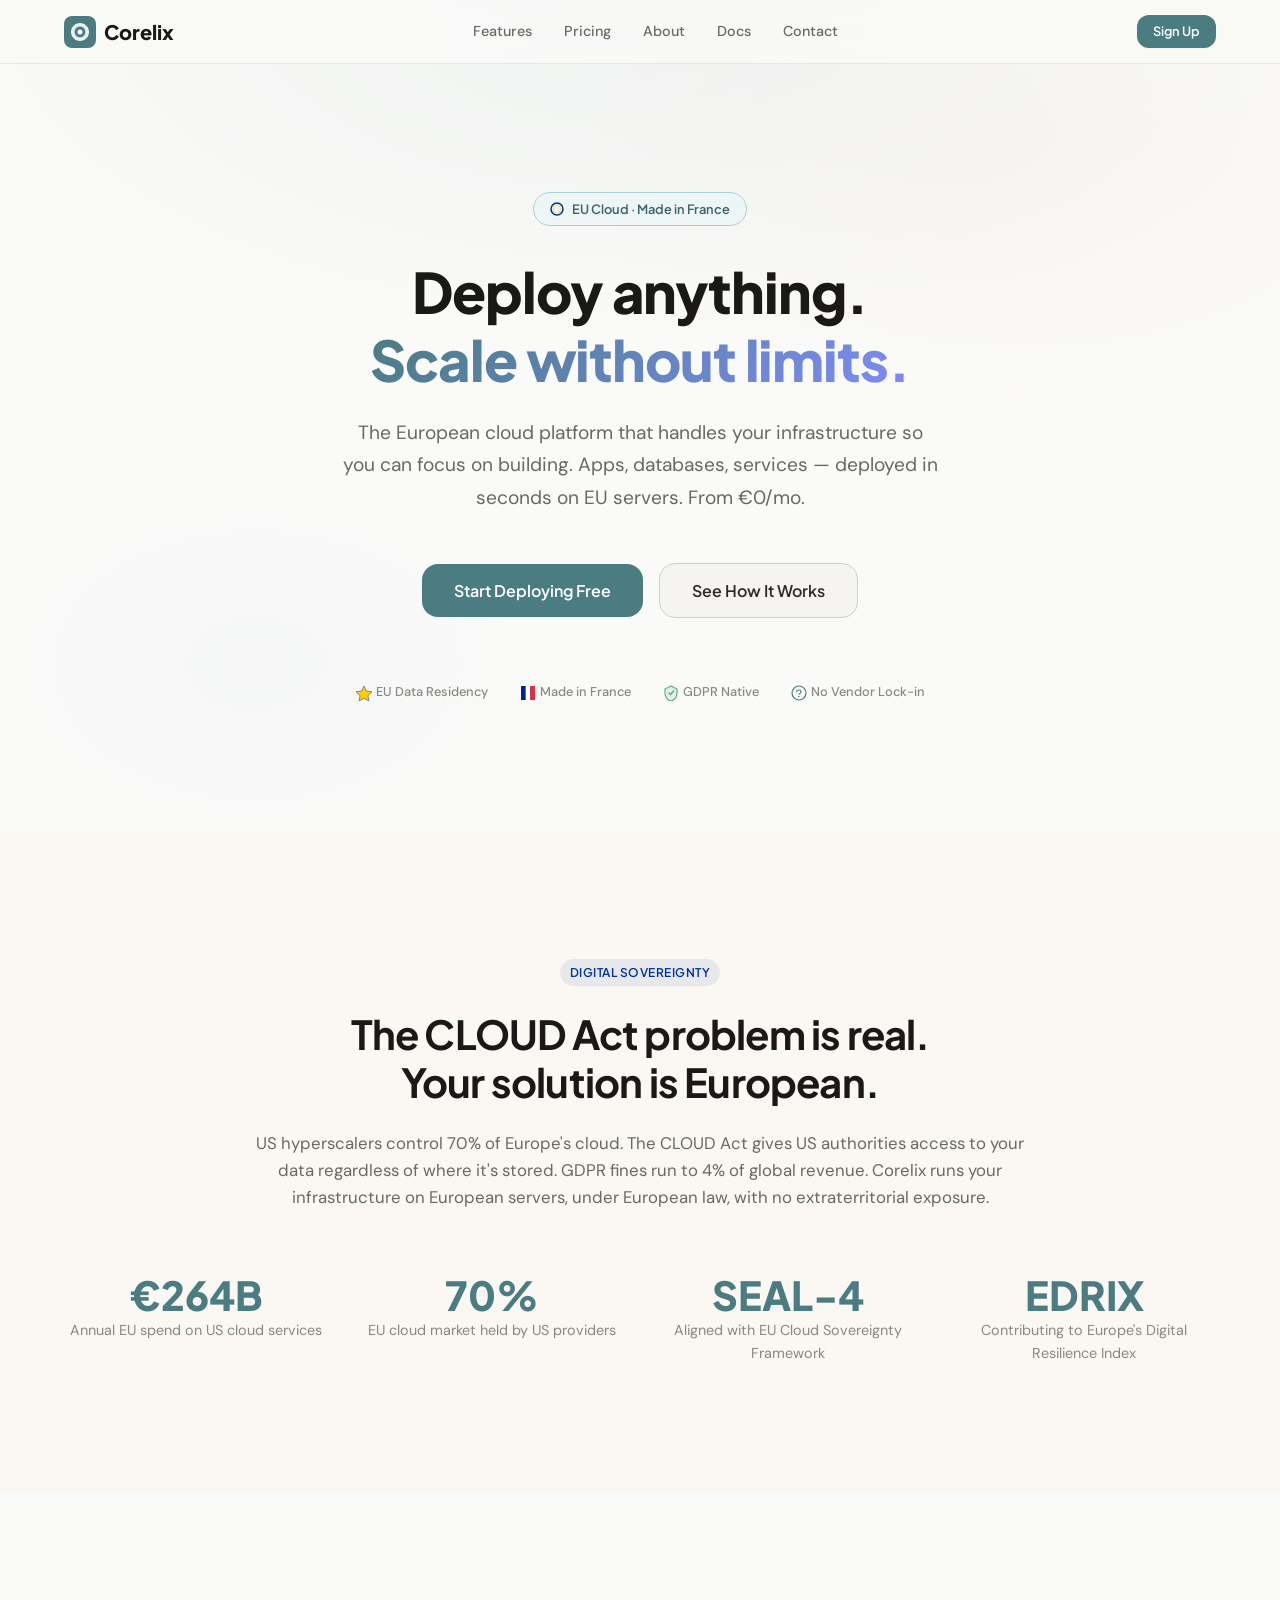
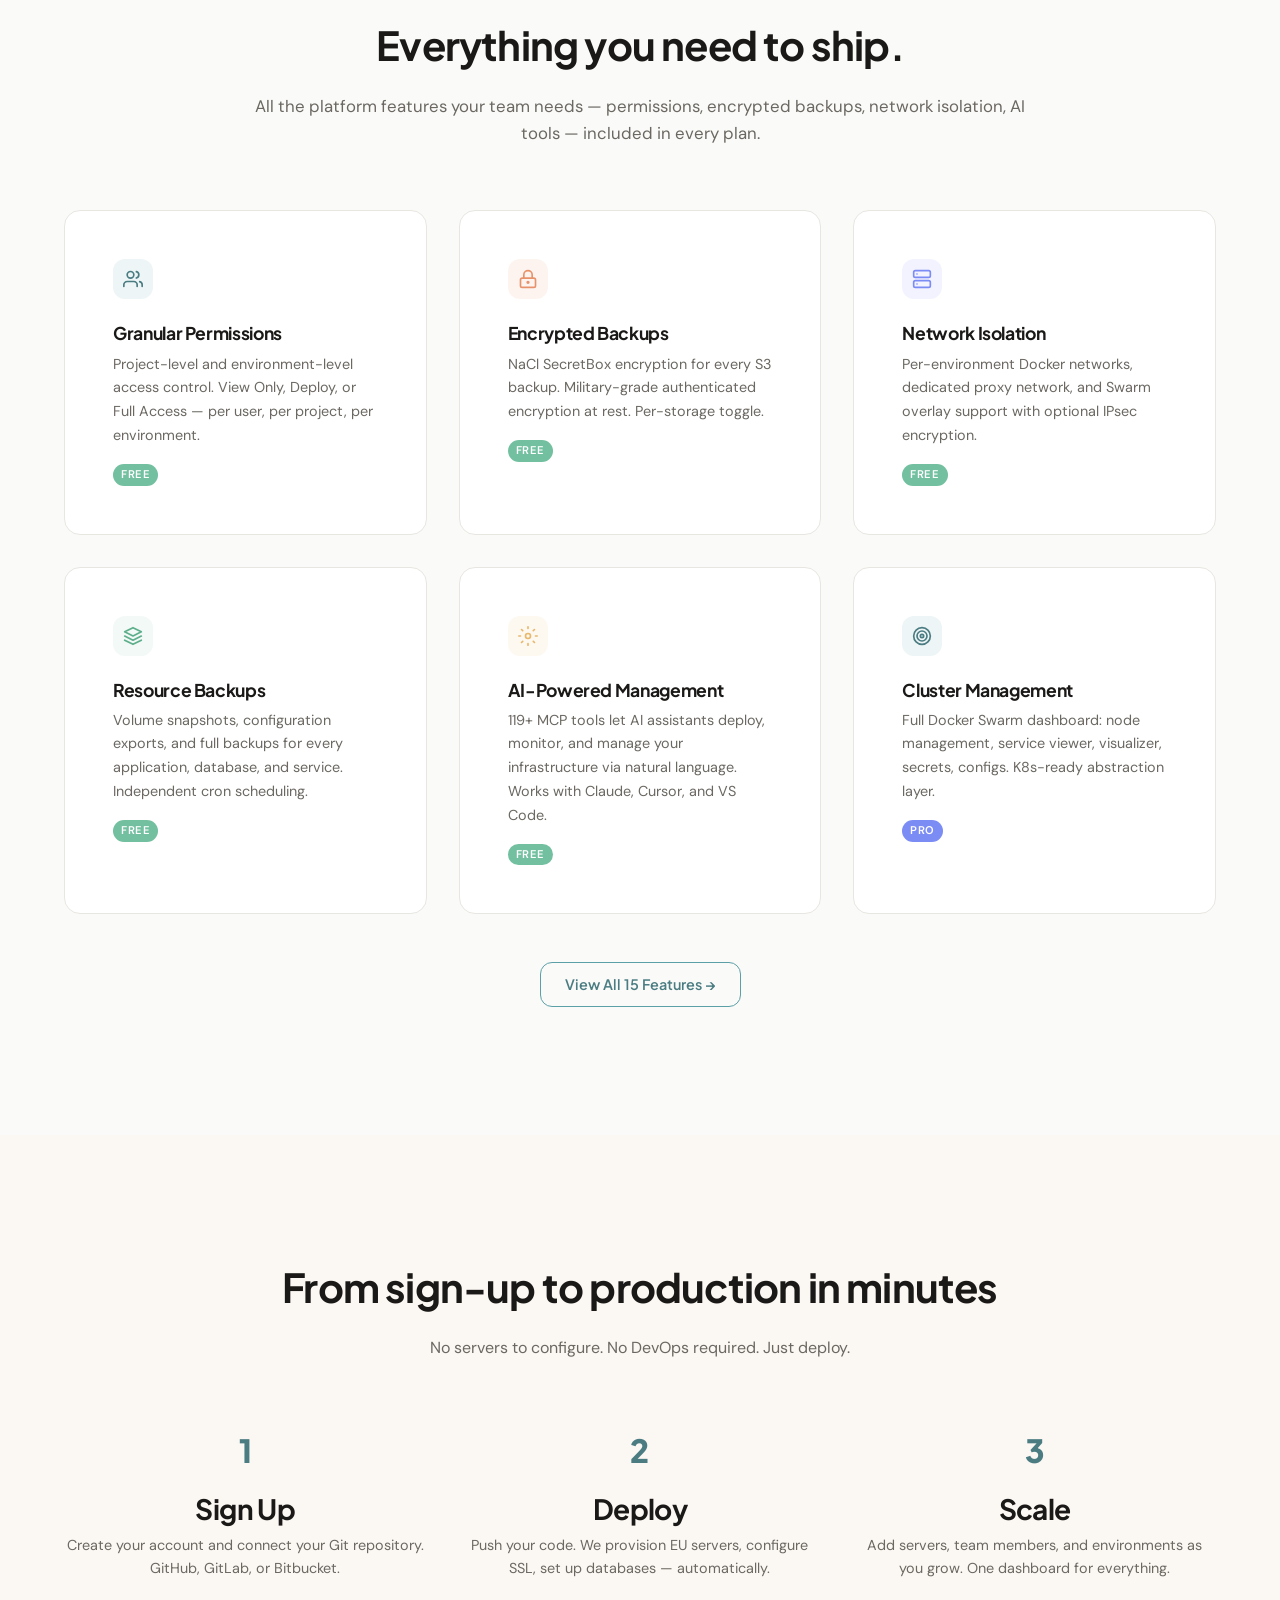
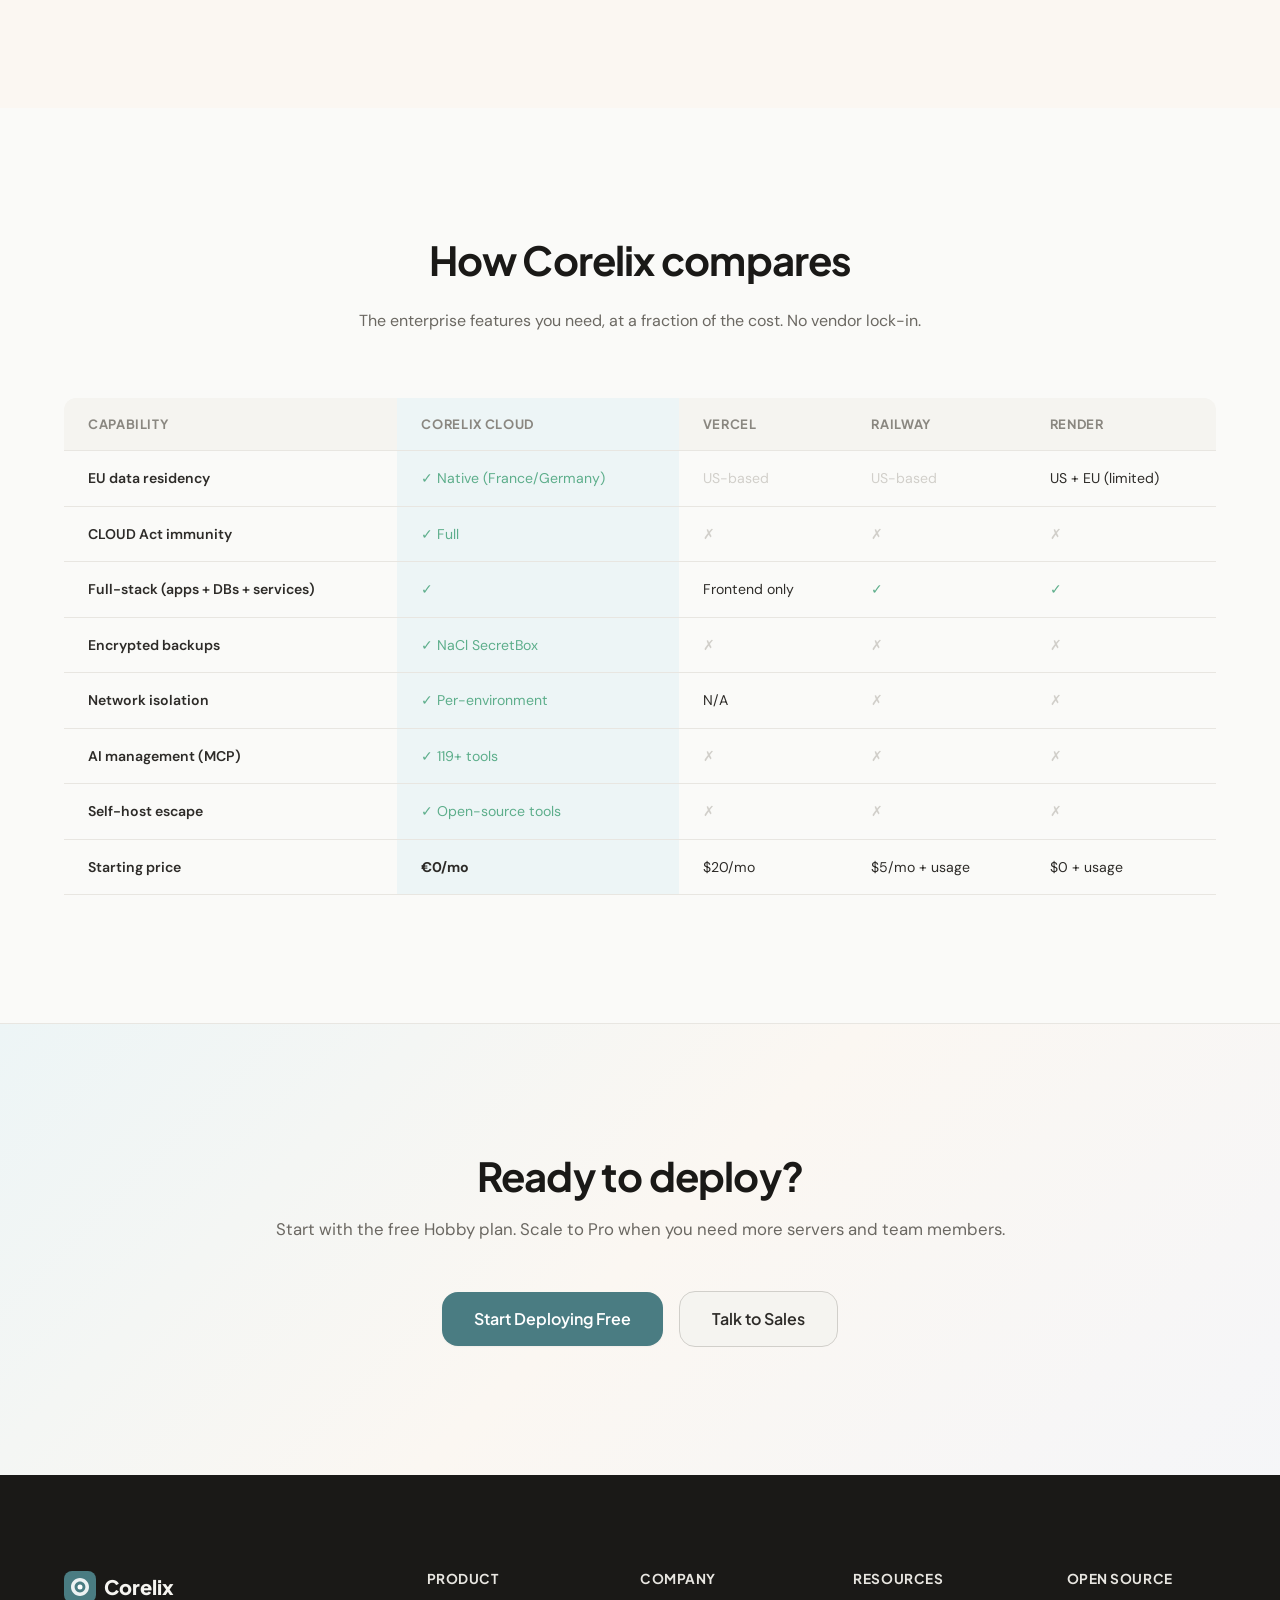
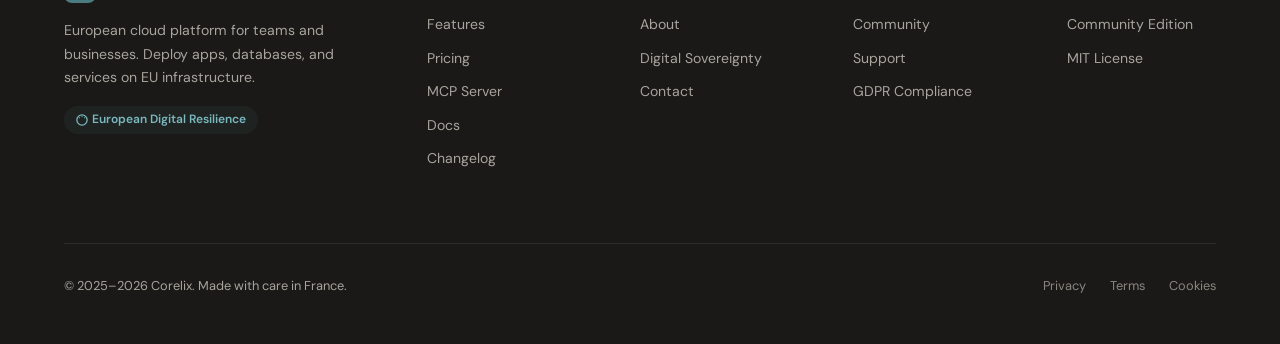
==== commit 8220b0bf: "Deploy website from 12a859b" ====
--- a/index.html
+++ b/index.html
@@ -3,22 +3,22 @@
 <head>
   <meta charset="utf-8">
   <meta name="viewport" content="width=device-width, initial-scale=1">
-  <title>Corelix — The European PaaS for the Sovereign Era</title>
-  <meta name="description" content="Corelix is an EU-native Platform-as-a-Service built for digital resilience. Self-host with enterprise features or let us manage it. GDPR-native, made in France, starts free.">
-  <meta name="keywords" content="PaaS, European cloud, self-hosted, GDPR, digital resilience, Coolify, Vercel alternative, EU sovereignty, platform as a service, France">
+  <title>Corelix — European Cloud Platform · Deploy Anything</title>
+  <meta name="description" content="Corelix is the European cloud platform that handles your infrastructure. Deploy apps, databases, and services on EU servers. Automated provisioning, encrypted backups, GDPR-native. From €0/mo.">
+  <meta name="keywords" content="PaaS, European cloud, managed hosting, GDPR, cloud platform, Vercel alternative, Railway alternative, EU sovereignty, deploy apps, France">
 
   <!-- Open Graph -->
   <meta property="og:type" content="website">
   <meta property="og:url" content="https://corelix.io/">
-  <meta property="og:title" content="Corelix — The European PaaS for the Sovereign Era">
-  <meta property="og:description" content="EU-native Platform-as-a-Service built for digital resilience. Self-host or managed. GDPR-native, made in France, starts free.">
+  <meta property="og:title" content="Corelix — European Cloud Platform · Deploy Anything">
+  <meta property="og:description" content="European cloud platform for deploying apps, databases, and services. Automated provisioning on EU servers. GDPR-native, made in France. From €0/mo.">
   <meta property="og:image" content="https://corelix.io/images/og-cover.png">
   <meta property="og:locale" content="en_US">
 
   <!-- Twitter -->
   <meta name="twitter:card" content="summary_large_image">
-  <meta name="twitter:title" content="Corelix — The European PaaS for the Sovereign Era">
-  <meta name="twitter:description" content="EU-native Platform-as-a-Service. Self-host or managed. GDPR-native, made in France.">
+  <meta name="twitter:title" content="Corelix — European Cloud Platform · Deploy Anything">
+  <meta name="twitter:description" content="European cloud platform for deploying apps, databases, and services on EU servers. GDPR-native, made in France. From €0/mo.">
   <meta name="twitter:image" content="https://corelix.io/images/og-cover.png">
 
   <!-- Canonical -->
@@ -42,16 +42,30 @@
     "@type": "SoftwareApplication",
     "name": "Corelix",
     "applicationCategory": "DeveloperApplication",
-    "operatingSystem": "Linux",
-    "description": "EU-native Platform-as-a-Service built for digital resilience. Self-host with enterprise features or managed cloud.",
+    "operatingSystem": "Web",
+    "description": "European cloud platform for deploying apps, databases, and services on EU infrastructure. Managed hosting with automated provisioning, encrypted backups, and GDPR compliance.",
     "url": "https://corelix.io",
     "offers": [
       {
         "@type": "Offer",
         "price": "0",
         "priceCurrency": "EUR",
-        "name": "Community Edition",
-        "description": "Free, open-source edition with 11 enterprise features"
+        "name": "Hobby",
+        "description": "Free plan with 1 server, 3 apps, and 1 team member"
+      },
+      {
+        "@type": "Offer",
+        "price": "19",
+        "priceCurrency": "EUR",
+        "name": "Pro",
+        "description": "Unlimited servers, apps, and 3 team members included"
+      },
+      {
+        "@type": "Offer",
+        "price": "49",
+        "priceCurrency": "EUR",
+        "name": "Team",
+        "description": "Per-seat pricing with advanced features for growing teams"
       }
     ],
     "author": {
@@ -64,15 +78,15 @@
       }
     },
     "featureList": [
+      "Automated EU Server Provisioning",
       "Granular Permissions",
       "Encrypted S3 Backups",
-      "Resource Backups",
-      "Custom Template Sources",
-      "Enhanced Database Classification",
       "Network Isolation",
       "MCP Server (119+ AI Tools)",
       "Cluster Management",
       "Docker Registry Management",
+      "Resource Backups",
+      "Custom Template Sources",
       "Enhanced UI Themes",
       "Additional Build Types"
     ]
@@ -98,16 +112,12 @@
         <a href="features.html" class="header__link">Features</a>
         <a href="pricing.html" class="header__link">Pricing</a>
         <a href="about.html" class="header__link">About</a>
-        <a href="https://github.com/corelixio/platform" class="header__link" target="_blank" rel="noopener">GitHub</a>
+        <a href="https://docs.corelix.io" class="header__link">Docs</a>
         <a href="contact.html" class="header__link">Contact</a>
       </nav>
 
       <div class="header__actions">
-        <a href="https://github.com/corelixio/platform" class="btn btn--secondary btn--sm" target="_blank" rel="noopener">
-          <svg width="16" height="16" viewBox="0 0 16 16" fill="currentColor" aria-hidden="true"><path d="M8 0C3.58 0 0 3.58 0 8c0 3.54 2.29 6.53 5.47 7.59.4.07.55-.17.55-.38 0-.19-.01-.82-.01-1.49-2.01.37-2.53-.49-2.69-.94-.09-.23-.48-.94-.82-1.13-.28-.15-.68-.52-.01-.53.63-.01 1.08.58 1.23.82.72 1.21 1.87.87 2.33.66.07-.52.28-.87.51-1.07-1.78-.2-3.64-.89-3.64-3.95 0-.87.31-1.59.82-2.15-.08-.2-.36-1.02.08-2.12 0 0 .67-.21 2.2.82.64-.18 1.32-.27 2-.27.68 0 1.36.09 2 .27 1.53-1.04 2.2-.82 2.2-.82.44 1.1.16 1.92.08 2.12.51.56.82 1.27.82 2.15 0 3.07-1.87 3.75-3.65 3.95.29.25.54.73.54 1.48 0 1.07-.01 1.93-.01 2.2 0 .21.15.46.55.38A8.01 8.01 0 0016 8c0-4.42-3.58-8-8-8z"/></svg>
-          Star
-        </a>
-        <a href="pricing.html" class="btn btn--primary btn--sm">Get Started</a>
+        <a href="https://app.corelix.io/register" class="btn btn--primary btn--sm">Sign Up</a>
       </div>
 
       <button class="header__mobile-toggle" aria-label="Toggle menu" aria-expanded="false">
@@ -121,9 +131,9 @@
     <a href="features.html" class="mobile-nav__link">Features</a>
     <a href="pricing.html" class="mobile-nav__link">Pricing</a>
     <a href="about.html" class="mobile-nav__link">About</a>
-    <a href="https://github.com/corelixio/platform" class="mobile-nav__link" target="_blank" rel="noopener">GitHub</a>
+    <a href="https://docs.corelix.io" class="mobile-nav__link">Docs</a>
     <a href="contact.html" class="mobile-nav__link">Contact</a>
-    <a href="pricing.html" class="btn btn--primary btn--lg" style="margin-top:auto;">Get Started</a>
+    <a href="https://app.corelix.io/register" class="btn btn--primary btn--lg" style="margin-top:auto;">Sign Up</a>
   </nav>
 
   <main id="main">
@@ -132,22 +142,21 @@
       <div class="container">
         <div class="hero__badge animate-in">
           <svg width="14" height="14" viewBox="0 0 14 14" fill="none" aria-hidden="true"><circle cx="7" cy="7" r="6" stroke="#003399" stroke-width="1.5"/><circle cx="7" cy="3" r="0.8" fill="#FFCC00"/><circle cx="4" cy="4.5" r="0.8" fill="#FFCC00"/><circle cx="10" cy="4.5" r="0.8" fill="#FFCC00"/><circle cx="3.5" cy="7" r="0.8" fill="#FFCC00"/><circle cx="10.5" cy="7" r="0.8" fill="#FFCC00"/><circle cx="4" cy="9.5" r="0.8" fill="#FFCC00"/><circle cx="10" cy="9.5" r="0.8" fill="#FFCC00"/><circle cx="5.5" cy="11" r="0.8" fill="#FFCC00"/><circle cx="8.5" cy="11" r="0.8" fill="#FFCC00"/></svg>
-          Made in Europe · Open Source
+          EU Cloud · Made in France
         </div>
 
         <h1 class="hero__title animate-in animate-in--delay-1">
-          Your infrastructure,<br>your <em>sovereignty</em>.
+          Deploy anything.<br><em>Scale without limits.</em>
         </h1>
 
         <p class="hero__subtitle animate-in animate-in--delay-2">
-          The EU-native Platform-as-a-Service built for digital resilience.
-          Deploy any app, database, or service on your own servers — or let us host it.
-          Enterprise features included. Starts free.
+          The European cloud platform that handles your infrastructure so you can focus on building.
+          Apps, databases, services — deployed in seconds on EU servers. From €0/mo.
         </p>
 
         <div class="hero__actions animate-in animate-in--delay-3">
-          <a href="pricing.html" class="btn btn--primary btn--lg">Get Started Free</a>
-          <a href="features.html" class="btn btn--secondary btn--lg">Explore Features</a>
+          <a href="https://app.corelix.io/register" class="btn btn--primary btn--lg">Start Deploying Free</a>
+          <a href="#how-it-works" class="btn btn--secondary btn--lg">See How It Works</a>
         </div>
 
         <div class="hero__trust animate-in animate-in--delay-4">
@@ -165,7 +174,7 @@
           </span>
           <span class="hero__trust-item">
             <svg viewBox="0 0 16 16" fill="none"><path d="M8 1a7 7 0 100 14A7 7 0 008 1z" stroke="#4A7C82" stroke-width="1.2" fill="none"/><path d="M5.5 6.5C6.33 5.17 7 5 8 5s2 .5 2 2c0 1-1 1.5-2 2" stroke="#4A7C82" stroke-width="1.2" stroke-linecap="round"/><circle cx="8" cy="11.5" r="0.75" fill="#4A7C82"/></svg>
-            Open Source (MIT)
+            No Vendor Lock-in
           </span>
         </div>
       </div>
@@ -180,7 +189,7 @@
           <h2 class="mt-lg">The CLOUD Act problem is real.<br>Your solution is European.</h2>
           <p class="mx-auto mt-lg" style="color:var(--color-neutral-600); font-size:1.05rem;">
             US hyperscalers control 70% of Europe's cloud. The CLOUD Act gives US authorities access to your data regardless of where it's stored.
-            GDPR fines run to 4% of global revenue. Corelix eliminates this impossible compliance bind — your infrastructure runs on European soil, under European law, with no extraterritorial exposure.
+            GDPR fines run to 4% of global revenue. Corelix runs your infrastructure on European servers, under European law, with no extraterritorial exposure.
           </p>
         </div>
 
@@ -210,10 +219,9 @@
     <section class="section" id="features">
       <div class="container">
         <div class="text-center mb-3xl" data-animate>
-          <h2>Enterprise features.<br>Community pricing.</h2>
+          <h2>Everything you need to ship.</h2>
           <p class="mx-auto mt-lg" style="color:var(--color-neutral-600); font-size:1.05rem;">
-            11 features ship free and open source. No vendor lock-in. No hidden limits.
-            Deploy on any server you control — from a €4/mo Hetzner VPS to dedicated bare metal.
+            All the platform features your team needs — permissions, encrypted backups, network isolation, AI tools — included in every plan.
           </p>
         </div>
 
@@ -284,35 +292,28 @@
     <section class="section section--cream" id="how-it-works">
       <div class="container">
         <div class="text-center mb-3xl" data-animate>
-          <h2>Deploy in under 2 minutes</h2>
+          <h2>From sign-up to production in minutes</h2>
           <p class="mx-auto mt-lg" style="color:var(--color-neutral-600);">
-            Corelix extends Coolify — the leading open-source self-hosted PaaS. No patches, no forks. A clean addon.
+            No servers to configure. No DevOps required. Just deploy.
           </p>
         </div>
 
         <div class="grid-3" data-animate data-animate-delay="200">
           <div class="text-center">
             <div style="font-family:var(--font-display); font-size:2rem; font-weight:800; color:var(--color-primary-500); margin-bottom:var(--space-md);">1</div>
-            <h3>Install Coolify</h3>
-            <p style="color:var(--color-neutral-600); font-size:0.9rem; margin-top:var(--space-sm);">Already running Coolify? Skip this step. Fresh server? One command installs everything.</p>
+            <h3>Sign Up</h3>
+            <p style="color:var(--color-neutral-600); font-size:0.9rem; margin-top:var(--space-sm);">Create your account and connect your Git repository. GitHub, GitLab, or Bitbucket.</p>
           </div>
           <div class="text-center">
             <div style="font-family:var(--font-display); font-size:2rem; font-weight:800; color:var(--color-primary-500); margin-bottom:var(--space-md);">2</div>
-            <h3>Add the Addon</h3>
-            <p style="color:var(--color-neutral-600); font-size:0.9rem; margin-top:var(--space-sm);">One command. Uses Coolify's native custom compose support — no source modifications.</p>
+            <h3>Deploy</h3>
+            <p style="color:var(--color-neutral-600); font-size:0.9rem; margin-top:var(--space-sm);">Push your code. We provision EU servers, configure SSL, set up databases — automatically.</p>
           </div>
           <div class="text-center">
             <div style="font-family:var(--font-display); font-size:2rem; font-weight:800; color:var(--color-primary-500); margin-bottom:var(--space-md);">3</div>
-            <h3>Enable What You Need</h3>
-            <p style="color:var(--color-neutral-600); font-size:0.9rem; margin-top:var(--space-sm);">Every feature is independent. Toggle permissions, encryption, networks, templates — only what your team needs.</p>
-          </div>
-        </div>
-
-        <div class="text-center" style="margin-top:var(--space-3xl);" data-animate data-animate-delay="300">
-          <pre style="display:inline-block; text-align:left; max-width:560px; width:100%;"><code><span style="color:#8A8780;"># One-line install (Coolify already running)</span>
-git clone https://github.com/corelixio/platform.git
-cd platform
-sudo bash install.sh --install-addon</code></pre>
+            <h3>Scale</h3>
+            <p style="color:var(--color-neutral-600); font-size:0.9rem; margin-top:var(--space-sm);">Add servers, team members, and environments as you grow. One dashboard for everything.</p>
+          </div>
         </div>
       </div>
     </section>
@@ -333,33 +334,33 @@
             <thead>
               <tr>
                 <th scope="col">Capability</th>
-                <th scope="col" class="highlight-col">Corelix</th>
+                <th scope="col" class="highlight-col">Corelix Cloud</th>
                 <th scope="col">Vercel</th>
                 <th scope="col">Railway</th>
-                <th scope="col">Coolify (stock)</th>
+                <th scope="col">Render</th>
               </tr>
             </thead>
             <tbody>
               <tr>
                 <td>EU data residency</td>
-                <td class="highlight-col"><span class="check">✓ Native</span></td>
+                <td class="highlight-col"><span class="check">✓ Native (France/Germany)</span></td>
                 <td><span class="cross">US-based</span></td>
                 <td><span class="cross">US-based</span></td>
-                <td><span class="check">✓ Self-host</span></td>
+                <td>US + EU (limited)</td>
               </tr>
               <tr>
                 <td>CLOUD Act immunity</td>
                 <td class="highlight-col"><span class="check">✓ Full</span></td>
                 <td><span class="cross">✗</span></td>
                 <td><span class="cross">✗</span></td>
-                <td><span class="check">✓ Self-host</span></td>
-              </tr>
-              <tr>
-                <td>Granular permissions</td>
-                <td class="highlight-col"><span class="check">✓ Project + Env</span></td>
-                <td>Teams only</td>
-                <td>Basic</td>
-                <td><span class="cross">✗</span></td>
+                <td><span class="cross">✗</span></td>
+              </tr>
+              <tr>
+                <td>Full-stack (apps + DBs + services)</td>
+                <td class="highlight-col"><span class="check">✓</span></td>
+                <td>Frontend only</td>
+                <td><span class="check">✓</span></td>
+                <td><span class="check">✓</span></td>
               </tr>
               <tr>
                 <td>Encrypted backups</td>
@@ -373,14 +374,7 @@
                 <td class="highlight-col"><span class="check">✓ Per-environment</span></td>
                 <td>N/A</td>
                 <td><span class="cross">✗</span></td>
-                <td><span class="cross">✗ Flat network</span></td>
-              </tr>
-              <tr>
-                <td>Cluster management</td>
-                <td class="highlight-col"><span class="check">✓ Swarm + K8s ready</span></td>
-                <td><span class="cross">✗</span></td>
-                <td><span class="cross">✗</span></td>
-                <td>Checkbox only</td>
+                <td><span class="cross">✗</span></td>
               </tr>
               <tr>
                 <td>AI management (MCP)</td>
@@ -390,18 +384,18 @@
                 <td><span class="cross">✗</span></td>
               </tr>
               <tr>
-                <td>Open source</td>
-                <td class="highlight-col"><span class="check">✓ MIT</span></td>
-                <td><span class="cross">✗ Proprietary</span></td>
-                <td><span class="cross">✗ Proprietary</span></td>
-                <td><span class="check">✓ AGPL</span></td>
+                <td>Self-host escape</td>
+                <td class="highlight-col"><span class="check">✓ Open-source tools</span></td>
+                <td><span class="cross">✗</span></td>
+                <td><span class="cross">✗</span></td>
+                <td><span class="cross">✗</span></td>
               </tr>
               <tr>
                 <td>Starting price</td>
                 <td class="highlight-col"><strong>€0/mo</strong></td>
                 <td>$20/mo</td>
                 <td>$5/mo + usage</td>
-                <td>€0/mo</td>
+                <td>$0 + usage</td>
               </tr>
             </tbody>
           </table>
@@ -413,11 +407,11 @@
     <!-- ====== CTA ====== -->
     <section class="cta-section">
       <div class="container" data-animate>
-        <h2>Ready to take control?</h2>
-        <p>Start with the free community edition. Upgrade to Pro when you need cluster management, whitelabeling, or managed hosting.</p>
+        <h2>Ready to deploy?</h2>
+        <p>Start with the free Hobby plan. Scale to Pro when you need more servers and team members.</p>
         <div class="flex items-center justify-center gap-md" style="flex-wrap:wrap;">
-          <a href="pricing.html" class="btn btn--primary btn--lg">Get Started Free</a>
-          <a href="https://github.com/corelixio/platform" class="btn btn--secondary btn--lg" target="_blank" rel="noopener">View on GitHub</a>
+          <a href="https://app.corelix.io/register" class="btn btn--primary btn--lg">Start Deploying Free</a>
+          <a href="contact.html" class="btn btn--secondary btn--lg">Talk to Sales</a>
         </div>
       </div>
     </section>
@@ -437,7 +431,7 @@
             </svg>
             Corelix
           </a>
-          <p>EU-native Platform-as-a-Service built for digital resilience. Made in France.</p>
+          <p>European cloud platform for teams and businesses. Deploy apps, databases, and services on EU infrastructure.</p>
           <div class="footer__eu-badge">
             <svg width="12" height="12" viewBox="0 0 14 14" fill="none"><circle cx="7" cy="7" r="6" stroke="currentColor" stroke-width="1.5"/><circle cx="7" cy="3" r="0.7" fill="currentColor"/><circle cx="4" cy="4.5" r="0.7" fill="currentColor"/><circle cx="10" cy="4.5" r="0.7" fill="currentColor"/></svg>
             European Digital Resilience
@@ -450,8 +444,8 @@
             <li><a href="features.html">Features</a></li>
             <li><a href="pricing.html">Pricing</a></li>
             <li><a href="features.html#mcp-server">MCP Server</a></li>
-            <li><a href="https://github.com/corelixio/platform" target="_blank" rel="noopener">Documentation</a></li>
-            <li><a href="https://github.com/corelixio/platform/blob/main/CHANGELOG.md" target="_blank" rel="noopener">Changelog</a></li>
+            <li><a href="https://docs.corelix.io">Docs</a></li>
+            <li><a href="changelog.html">Changelog</a></li>
           </ul>
         </div>
 
@@ -461,17 +455,23 @@
             <li><a href="about.html">About</a></li>
             <li><a href="about.html#sovereignty">Digital Sovereignty</a></li>
             <li><a href="contact.html">Contact</a></li>
-            <li><a href="https://github.com/corelixio/platform" target="_blank" rel="noopener">GitHub</a></li>
           </ul>
         </div>
 
         <div>
           <h4 class="footer__col-title">Resources</h4>
           <ul class="footer__links">
-            <li><a href="https://github.com/corelixio/platform/discussions" target="_blank" rel="noopener">Community</a></li>
-            <li><a href="https://github.com/corelixio/platform/issues" target="_blank" rel="noopener">Support</a></li>
-            <li><a href="https://github.com/corelixio/platform/blob/main/LICENSE" target="_blank" rel="noopener">MIT License</a></li>
+            <li><a href="https://community.corelix.io">Community</a></li>
+            <li><a href="contact.html">Support</a></li>
             <li><a href="about.html#gdpr">GDPR Compliance</a></li>
+          </ul>
+        </div>
+
+        <div>
+          <h4 class="footer__col-title">Open Source</h4>
+          <ul class="footer__links">
+            <li><a href="https://github.com/amirhmoradi/coolify-enhanced" target="_blank" rel="noopener">Community Edition</a></li>
+            <li><a href="https://github.com/amirhmoradi/coolify-enhanced/blob/main/LICENSE" target="_blank" rel="noopener">MIT License</a></li>
           </ul>
         </div>
       </div>
--- a/css/styles.css
+++ b/css/styles.css
@@ -767,7 +767,7 @@
 
 .footer__grid {
   display: grid;
-  grid-template-columns: 2fr repeat(3, 1fr);
+  grid-template-columns: 2fr repeat(4, 1fr);
   gap: var(--space-3xl);
   margin-bottom: var(--space-3xl);
 }
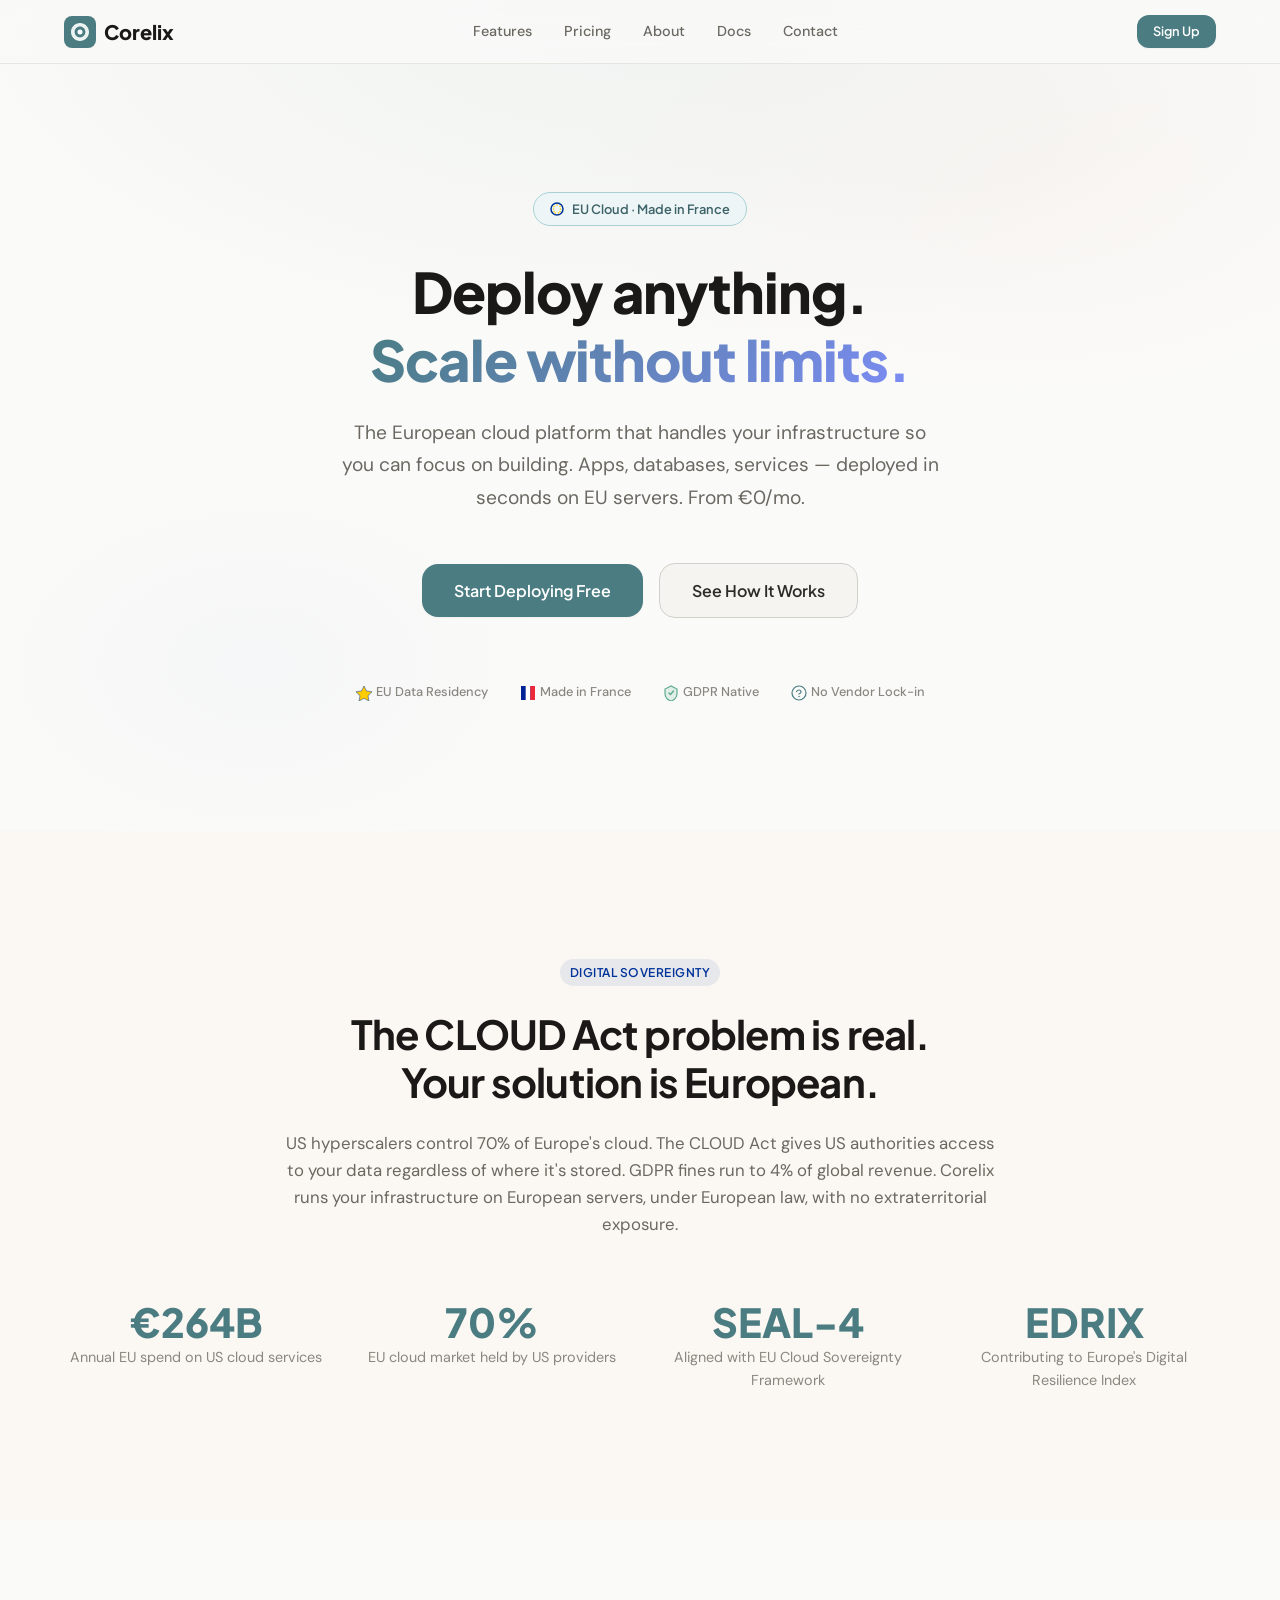
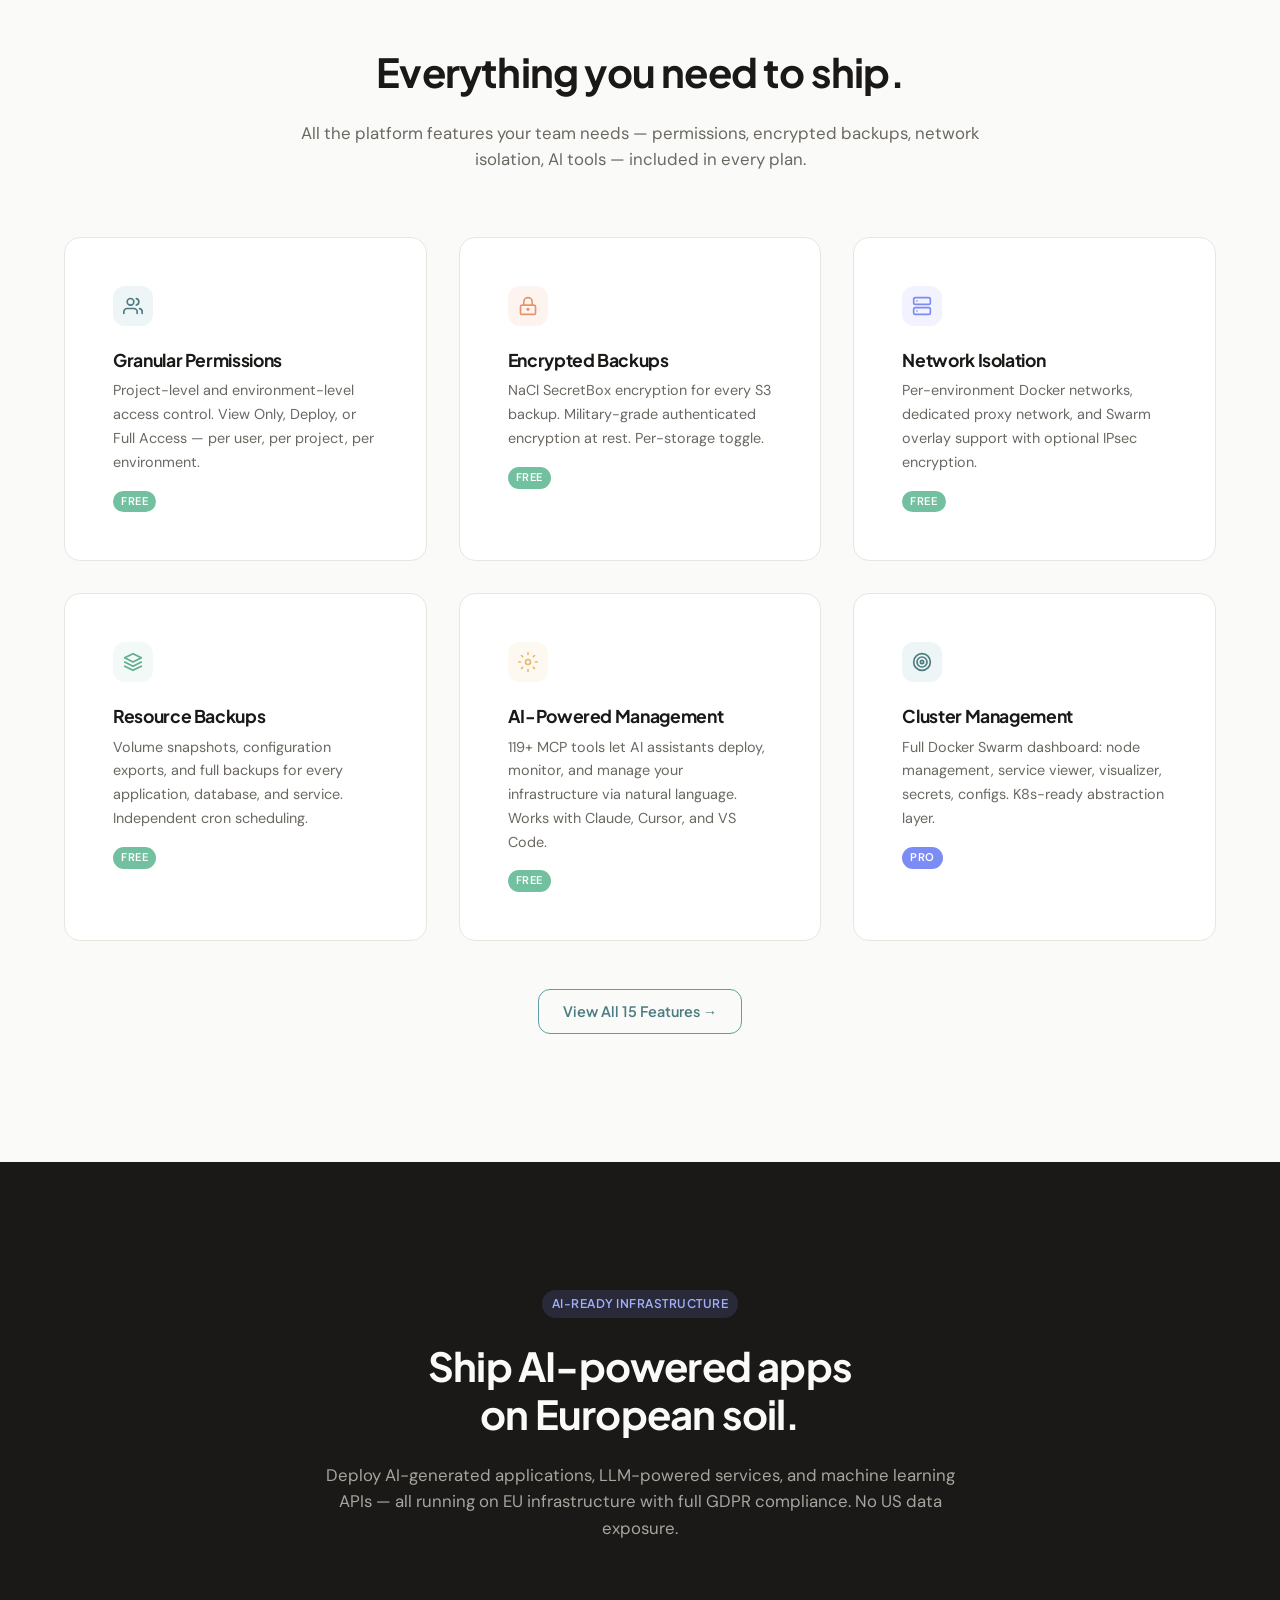
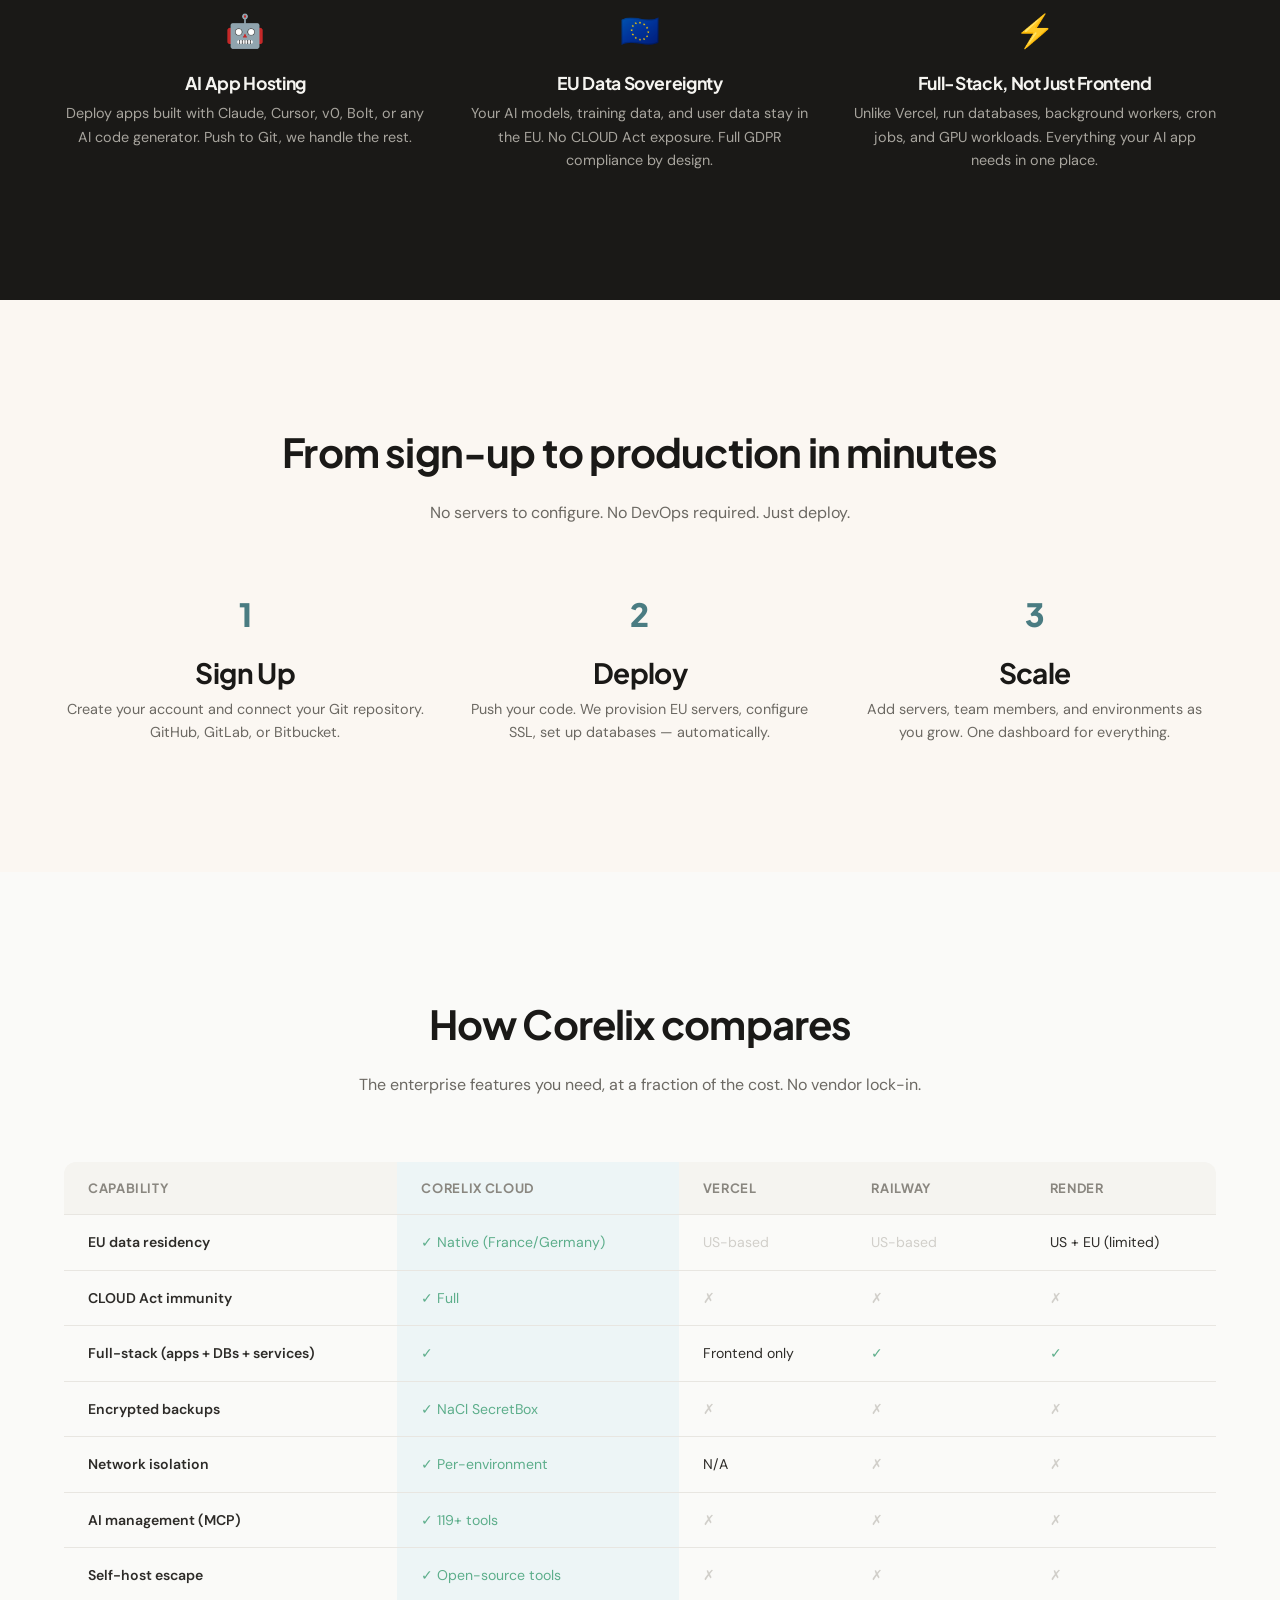
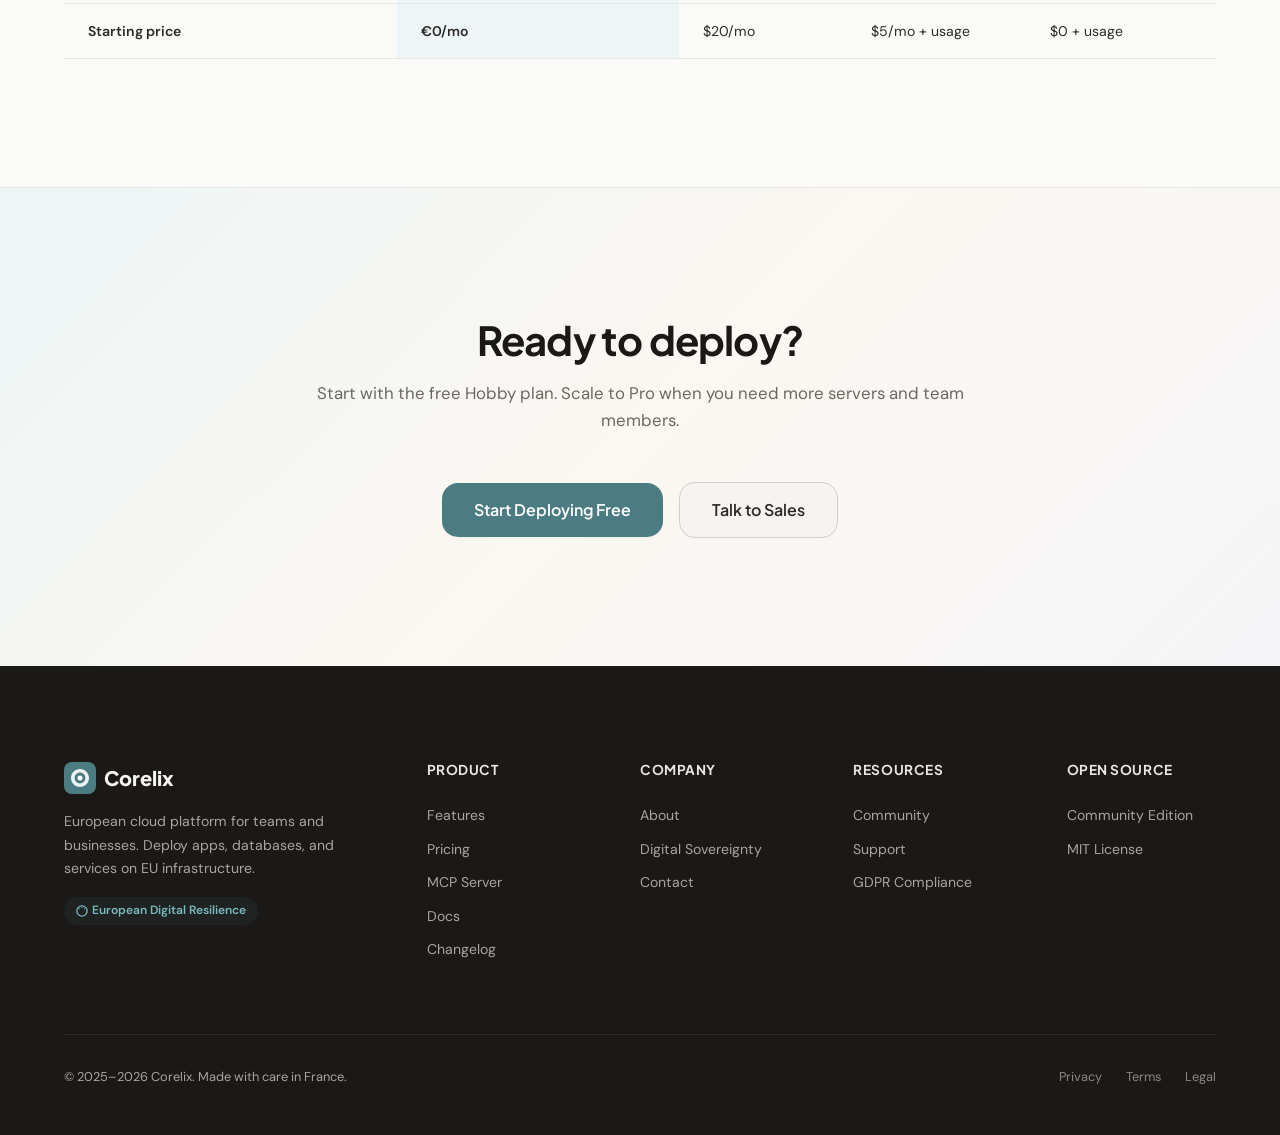
==== commit 7a00c5e2: "Deploy website from 06f9a73" ====
--- a/index.html
+++ b/index.html
@@ -26,11 +26,6 @@
 
   <link rel="icon" type="image/svg+xml" href="data:image/svg+xml,%3Csvg xmlns='http://www.w3.org/2000/svg' viewBox='0 0 32 32'%3E%3Crect width='32' height='32' rx='8' fill='%234A7C82'/%3E%3Cpath d='M16 7C11.03 7 7 11.03 7 16s4.03 9 9 9 9-4.03 9-9-4.03-9-9-9zm0 14.4c-2.98 0-5.4-2.42-5.4-5.4s2.42-5.4 5.4-5.4 5.4 2.42 5.4 5.4-2.42 5.4-5.4 5.4z' fill='white' opacity='0.9'/%3E%3Ccircle cx='16' cy='16' r='2.5' fill='white'/%3E%3C/svg%3E">
   <meta name="theme-color" content="#4A7C82">
-
-  <!-- Fonts -->
-  <link rel="preconnect" href="https://fonts.googleapis.com">
-  <link rel="preconnect" href="https://fonts.gstatic.com" crossorigin>
-  <link href="https://fonts.googleapis.com/css2?family=Plus+Jakarta+Sans:wght@500;600;700;800&family=DM+Sans:wght@400;500;600&family=JetBrains+Mono:wght@400&display=swap" rel="stylesheet">
 
   <!-- Styles -->
   <link rel="stylesheet" href="css/styles.css">
@@ -288,6 +283,37 @@
     </section>
 
 
+    <!-- ====== AI on EU Infrastructure ====== -->
+    <section class="section section--dark" id="ai-apps">
+      <div class="container">
+        <div class="text-center mb-3xl" data-animate>
+          <span class="tag" style="background:rgba(124,140,245,0.15); color:var(--color-peri-300);">AI-Ready Infrastructure</span>
+          <h2 class="mt-lg" style="color:var(--color-neutral-50);">Ship AI-powered apps<br>on European soil.</h2>
+          <p class="mx-auto mt-lg" style="color:var(--color-neutral-400); font-size:1.05rem; max-width:640px;">
+            Deploy AI-generated applications, LLM-powered services, and machine learning APIs — all running on EU infrastructure with full GDPR compliance. No US data exposure.
+          </p>
+        </div>
+        <div class="grid-3" data-animate data-animate-delay="200">
+          <div style="text-align:center;">
+            <div style="font-size:2rem; margin-bottom:var(--space-md);">🤖</div>
+            <h3 style="color:var(--color-neutral-100); font-size:1.1rem; margin-bottom:var(--space-sm);">AI App Hosting</h3>
+            <p style="color:var(--color-neutral-400); font-size:0.9rem;">Deploy apps built with Claude, Cursor, v0, Bolt, or any AI code generator. Push to Git, we handle the rest.</p>
+          </div>
+          <div style="text-align:center;">
+            <div style="font-size:2rem; margin-bottom:var(--space-md);">🇪🇺</div>
+            <h3 style="color:var(--color-neutral-100); font-size:1.1rem; margin-bottom:var(--space-sm);">EU Data Sovereignty</h3>
+            <p style="color:var(--color-neutral-400); font-size:0.9rem;">Your AI models, training data, and user data stay in the EU. No CLOUD Act exposure. Full GDPR compliance by design.</p>
+          </div>
+          <div style="text-align:center;">
+            <div style="font-size:2rem; margin-bottom:var(--space-md);">⚡</div>
+            <h3 style="color:var(--color-neutral-100); font-size:1.1rem; margin-bottom:var(--space-sm);">Full-Stack, Not Just Frontend</h3>
+            <p style="color:var(--color-neutral-400); font-size:0.9rem;">Unlike Vercel, run databases, background workers, cron jobs, and GPU workloads. Everything your AI app needs in one place.</p>
+          </div>
+        </div>
+      </div>
+    </section>
+
+
     <!-- ====== How It Works ====== -->
     <section class="section section--cream" id="how-it-works">
       <div class="container">
@@ -479,13 +505,20 @@
       <div class="footer__bottom">
         <p>&copy; 2025–2026 Corelix. Made with care in France.</p>
         <div class="footer__bottom-links">
-          <a href="contact.html">Privacy</a>
-          <a href="contact.html">Terms</a>
-          <a href="contact.html">Cookies</a>
+          <a href="privacy.html">Privacy</a>
+          <a href="terms.html">Terms</a>
+          <a href="legal.html">Legal</a>
         </div>
       </div>
     </div>
   </footer>
+
+  <!-- Analytics: OpenPanel (self-hosted) + PostHog (EU) -->
+  <script defer src="https://openpanel.corelix.io/op.js" data-website-id="corelix-io"></script>
+  <script>
+    !function(t,e){var o,n,p,r;e.__SV||(window.posthog=e,e._i=[],e.init=function(i,s,a){function g(t,e){var o=e.split(".");2==o.length&&(t=t[o[0]],e=o[1]),t[e]=function(){t.push([e].concat(Array.prototype.slice.call(arguments,0)))}}(p=t.createElement("script")).type="text/javascript",p.async=!0,p.src=s.api_host+"/static/array.js",(r=t.getElementsByTagName("script")[0]).parentNode.insertBefore(p,r);var u=e;for(void 0!==a?u=e[a]=[]:a="posthog",u.people=u.people||[],u.toString=function(t){var e="posthog";return"posthog"!==a&&(e+="."+a),t||(e+=" (stub)"),e},u.people.toString=function(){return u.toString(1)+".people (stub)"},o="init capture register register_once unregister opt_in_tracking opt_out_tracking has_opted_in_tracking has_opted_out_tracking reset isFeatureEnabled getFeatureFlag getFeatureFlagPayload reloadFeatureFlags group identify setPersonProperties setGroupProperties".split(" "),n=0;n<o.length;n++)g(u,o[n]);e._i.push([i,s,a])},e.__SV=1)}(document,window.posthog||[]);
+    posthog.init('phc_PLACEHOLDER', {api_host: 'https://eu.posthog.com'});
+  </script>
 
   <script src="js/main.js"></script>
 </body>
--- a/css/styles.css
+++ b/css/styles.css
@@ -2,6 +2,64 @@
    Corelix.io — Design System
    EU-first PaaS · Made in France
    ============================================ */
+
+/* --- Self-Hosted Fonts --- */
+@font-face {
+  font-family: 'Plus Jakarta Sans';
+  font-style: normal;
+  font-weight: 500;
+  font-display: swap;
+  src: url('../fonts/plus-jakarta-sans/plus-jakarta-sans-500.woff2') format('woff2');
+}
+@font-face {
+  font-family: 'Plus Jakarta Sans';
+  font-style: normal;
+  font-weight: 600;
+  font-display: swap;
+  src: url('../fonts/plus-jakarta-sans/plus-jakarta-sans-600.woff2') format('woff2');
+}
+@font-face {
+  font-family: 'Plus Jakarta Sans';
+  font-style: normal;
+  font-weight: 700;
+  font-display: swap;
+  src: url('../fonts/plus-jakarta-sans/plus-jakarta-sans-700.woff2') format('woff2');
+}
+@font-face {
+  font-family: 'Plus Jakarta Sans';
+  font-style: normal;
+  font-weight: 800;
+  font-display: swap;
+  src: url('../fonts/plus-jakarta-sans/plus-jakarta-sans-800.woff2') format('woff2');
+}
+@font-face {
+  font-family: 'DM Sans';
+  font-style: normal;
+  font-weight: 400;
+  font-display: swap;
+  src: url('../fonts/dm-sans/dm-sans-400.woff2') format('woff2');
+}
+@font-face {
+  font-family: 'DM Sans';
+  font-style: normal;
+  font-weight: 500;
+  font-display: swap;
+  src: url('../fonts/dm-sans/dm-sans-500.woff2') format('woff2');
+}
+@font-face {
+  font-family: 'DM Sans';
+  font-style: normal;
+  font-weight: 600;
+  font-display: swap;
+  src: url('../fonts/dm-sans/dm-sans-600.woff2') format('woff2');
+}
+@font-face {
+  font-family: 'JetBrains Mono';
+  font-style: normal;
+  font-weight: 400;
+  font-display: swap;
+  src: url('../fonts/jetbrains-mono/jetbrains-mono-400.woff2') format('woff2');
+}
 
 /* --- CSS Custom Properties (Brand Tokens) --- */
 :root {
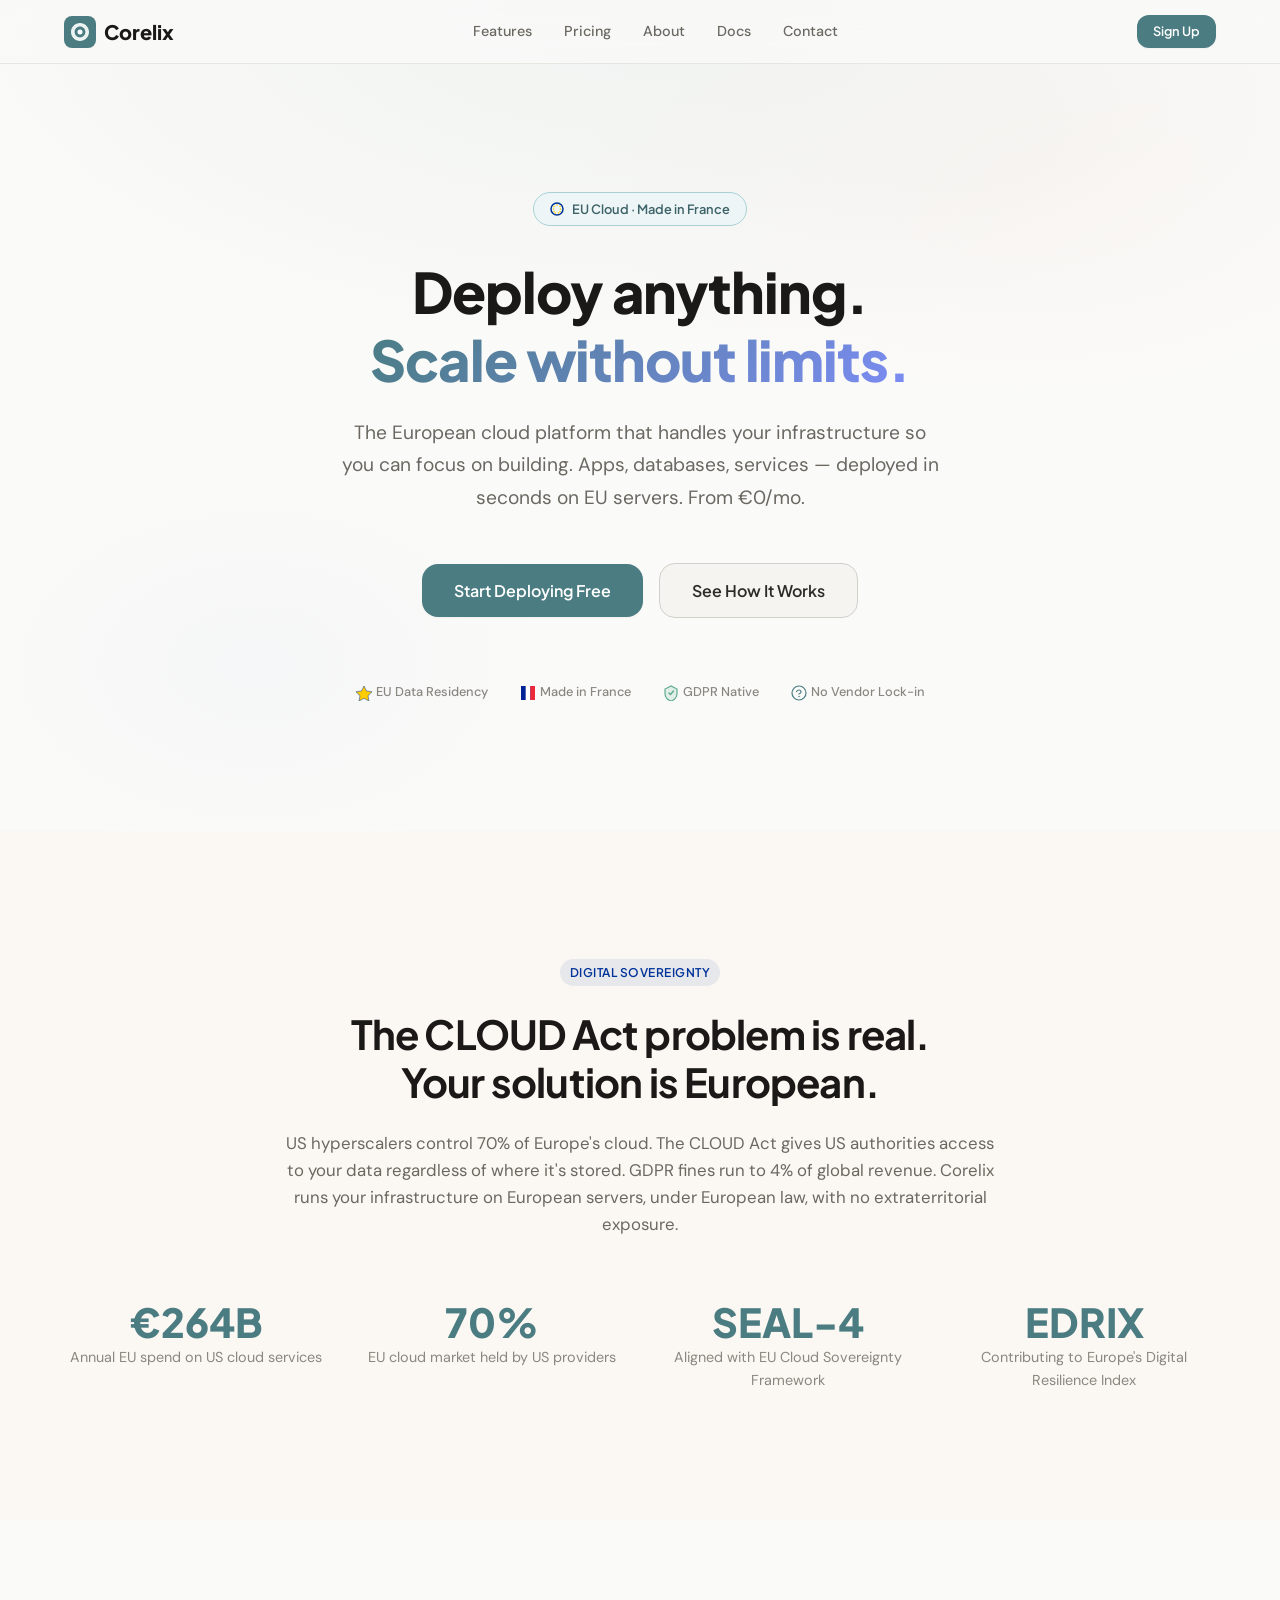
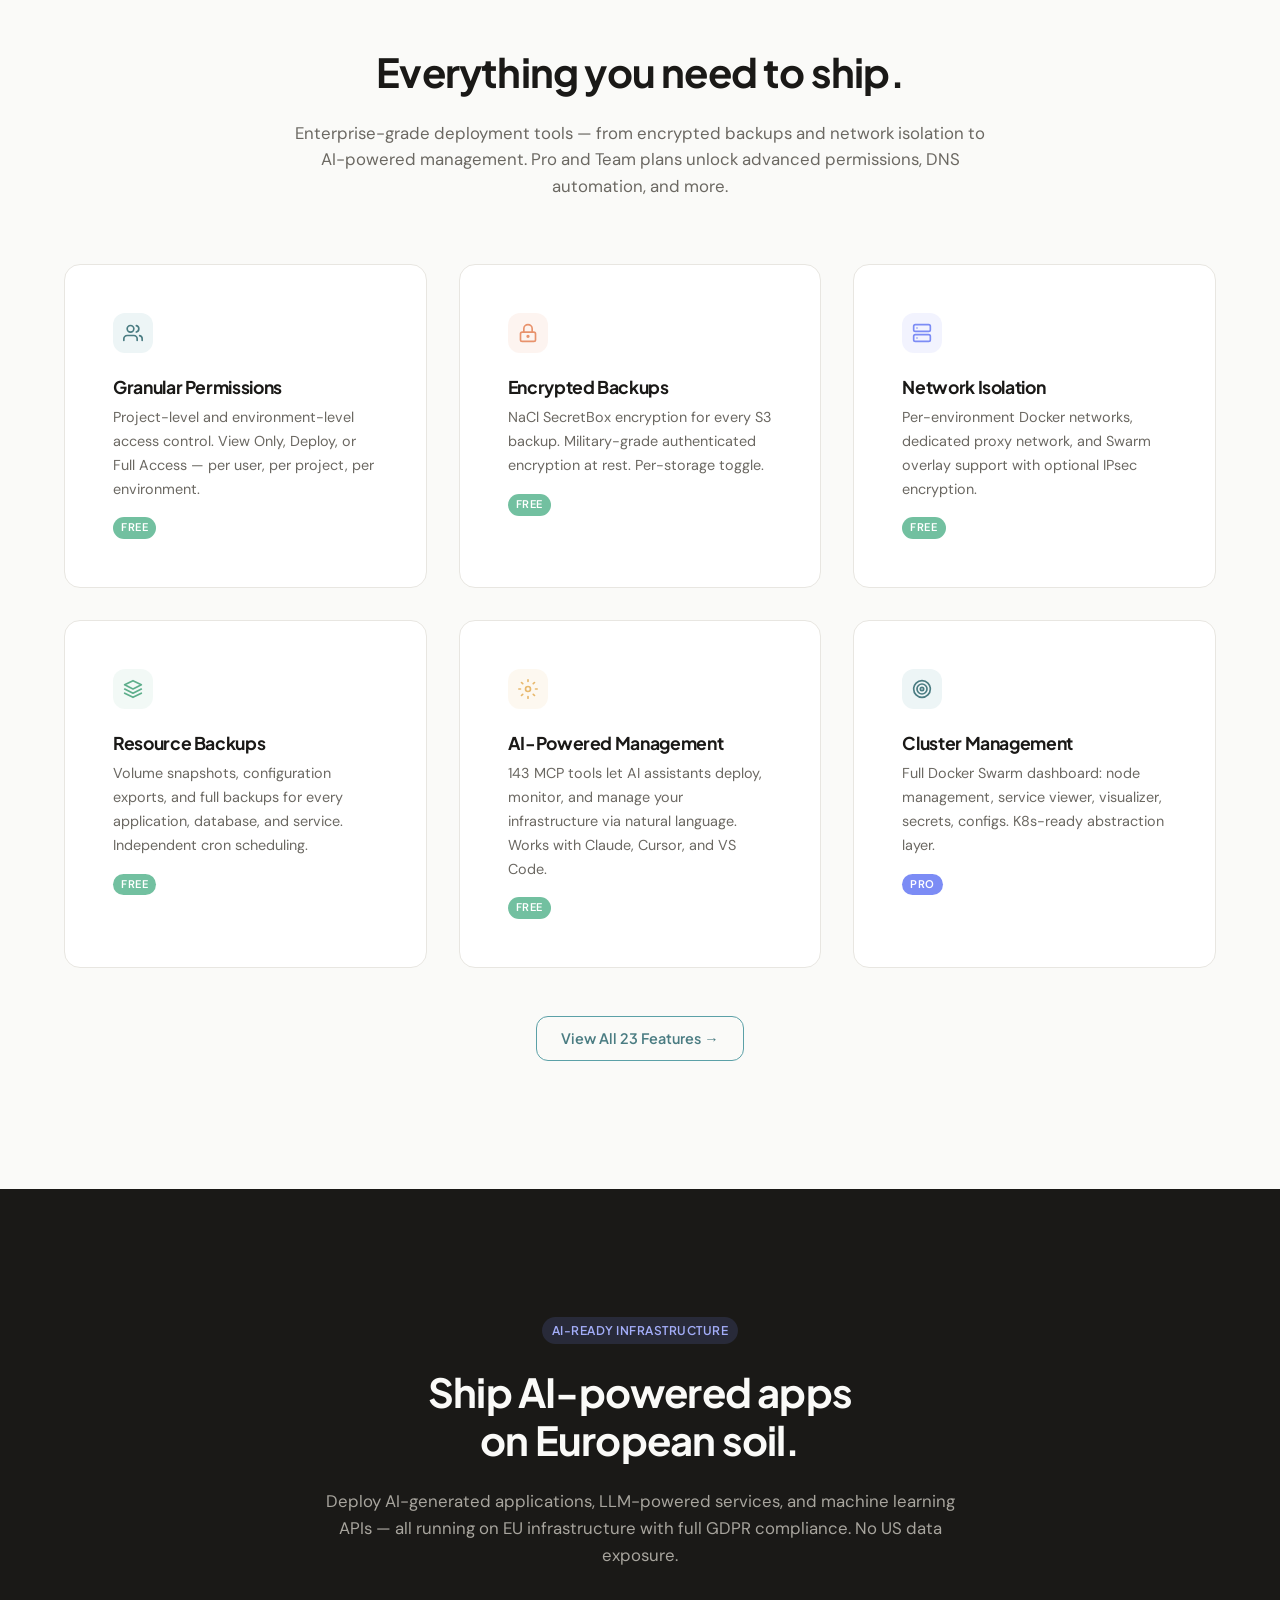
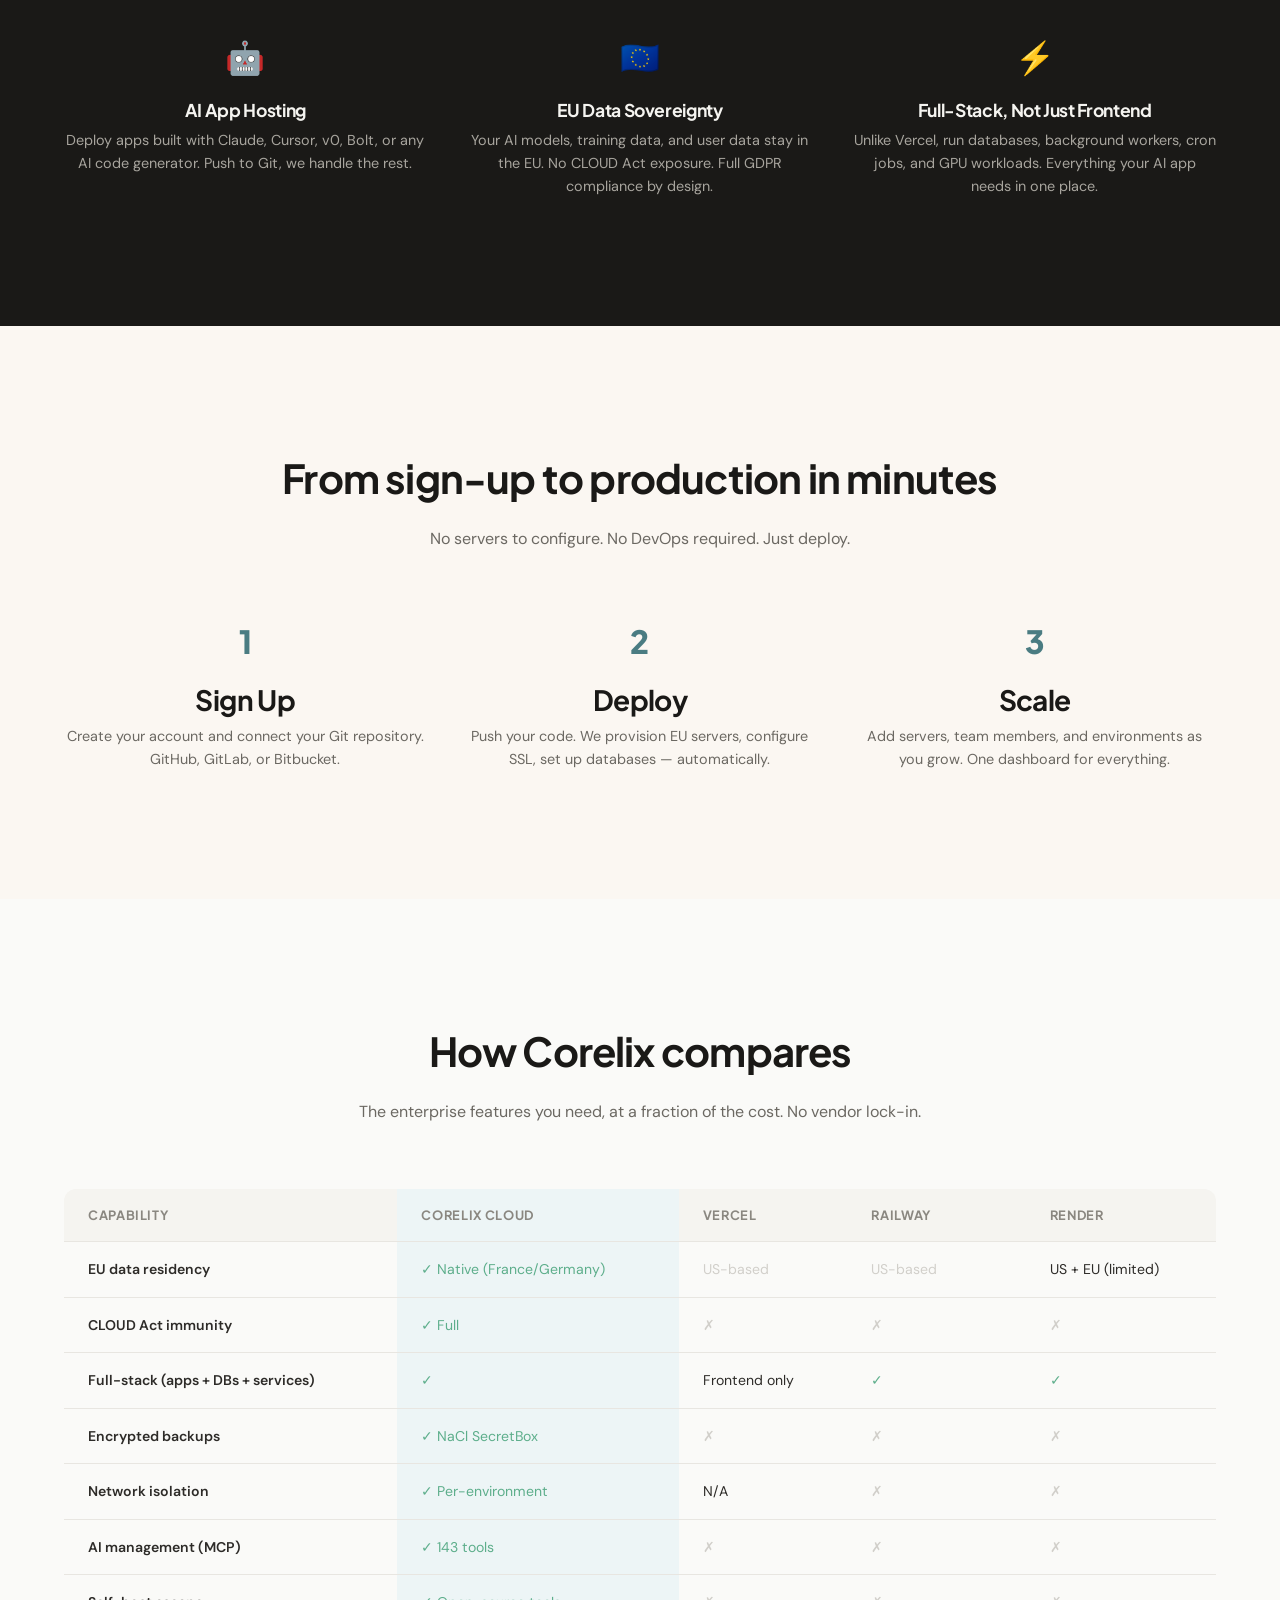
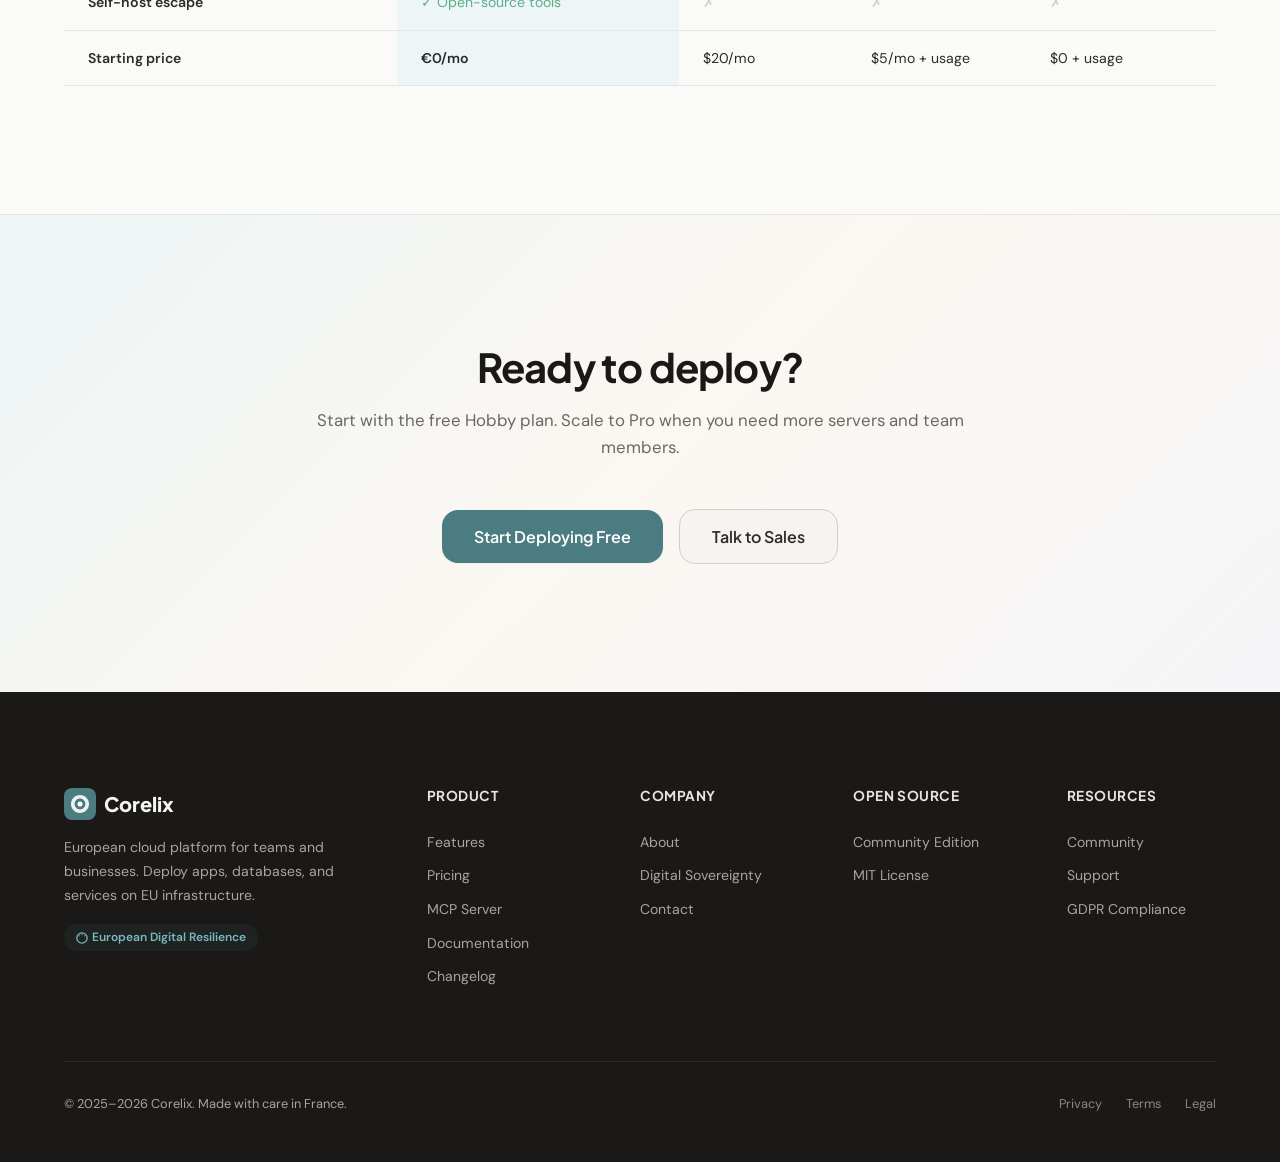
==== commit 4a891ffd: "Deploy website from 53a168b" ====
--- a/index.html
+++ b/index.html
@@ -53,7 +53,7 @@
         "price": "19",
         "priceCurrency": "EUR",
         "name": "Pro",
-        "description": "Unlimited servers, apps, and 3 team members included"
+        "description": "Unlimited apps, 2 team members; managed servers from €12/mo"
       },
       {
         "@type": "Offer",
@@ -77,7 +77,9 @@
       "Granular Permissions",
       "Encrypted S3 Backups",
       "Network Isolation",
-      "MCP Server (119+ AI Tools)",
+      "MCP Server (143 AI Tools)",
+      "DNS Provider Management",
+      "Traefik Label Overrides",
       "Cluster Management",
       "Docker Registry Management",
       "Resource Backups",
@@ -107,7 +109,7 @@
         <a href="features.html" class="header__link">Features</a>
         <a href="pricing.html" class="header__link">Pricing</a>
         <a href="about.html" class="header__link">About</a>
-        <a href="https://docs.corelix.io" class="header__link">Docs</a>
+        <a href="https://docs.corelix.io" class="header__link" target="_blank" rel="noopener">Docs</a>
         <a href="contact.html" class="header__link">Contact</a>
       </nav>
 
@@ -126,7 +128,7 @@
     <a href="features.html" class="mobile-nav__link">Features</a>
     <a href="pricing.html" class="mobile-nav__link">Pricing</a>
     <a href="about.html" class="mobile-nav__link">About</a>
-    <a href="https://docs.corelix.io" class="mobile-nav__link">Docs</a>
+    <a href="https://docs.corelix.io" class="mobile-nav__link" target="_blank" rel="noopener">Docs</a>
     <a href="contact.html" class="mobile-nav__link">Contact</a>
     <a href="https://app.corelix.io/register" class="btn btn--primary btn--lg" style="margin-top:auto;">Sign Up</a>
   </nav>
@@ -216,7 +218,7 @@
         <div class="text-center mb-3xl" data-animate>
           <h2>Everything you need to ship.</h2>
           <p class="mx-auto mt-lg" style="color:var(--color-neutral-600); font-size:1.05rem;">
-            All the platform features your team needs — permissions, encrypted backups, network isolation, AI tools — included in every plan.
+            Enterprise-grade deployment tools — from encrypted backups and network isolation to AI-powered management. Pro and Team plans unlock advanced permissions, DNS automation, and more.
           </p>
         </div>
 
@@ -262,7 +264,7 @@
               <svg viewBox="0 0 24 24" fill="none" stroke="currentColor" stroke-width="2" stroke-linecap="round" stroke-linejoin="round"><circle cx="12" cy="12" r="3"/><path d="M12 1v2M12 21v2M4.22 4.22l1.42 1.42M18.36 18.36l1.42 1.42M1 12h2M21 12h2M4.22 19.78l1.42-1.42M18.36 5.64l1.42-1.42"/></svg>
             </div>
             <h3 class="feature-card__title">AI-Powered Management</h3>
-            <p class="feature-card__desc">119+ MCP tools let AI assistants deploy, monitor, and manage your infrastructure via natural language. Works with Claude, Cursor, and VS Code.</p>
+            <p class="feature-card__desc">143 MCP tools let AI assistants deploy, monitor, and manage your infrastructure via natural language. Works with Claude, Cursor, and VS Code.</p>
             <span class="feature-card__tag feature-card__tag--free">Free</span>
           </div>
 
@@ -277,7 +279,7 @@
         </div>
 
         <div class="text-center mt-lg" style="margin-top:var(--space-2xl);" data-animate>
-          <a href="features.html" class="btn btn--outline">View All 15 Features →</a>
+          <a href="features.html" class="btn btn--outline">View All 23 Features →</a>
         </div>
       </div>
     </section>
@@ -404,7 +406,7 @@
               </tr>
               <tr>
                 <td>AI management (MCP)</td>
-                <td class="highlight-col"><span class="check">✓ 119+ tools</span></td>
+                <td class="highlight-col"><span class="check">✓ 143 tools</span></td>
                 <td><span class="cross">✗</span></td>
                 <td><span class="cross">✗</span></td>
                 <td><span class="cross">✗</span></td>
@@ -470,8 +472,8 @@
             <li><a href="features.html">Features</a></li>
             <li><a href="pricing.html">Pricing</a></li>
             <li><a href="features.html#mcp-server">MCP Server</a></li>
-            <li><a href="https://docs.corelix.io">Docs</a></li>
-            <li><a href="changelog.html">Changelog</a></li>
+            <li><a href="https://docs.corelix.io" target="_blank" rel="noopener">Documentation</a></li>
+            <li><a href="https://github.com/amirhmoradi/coolify-enhanced/releases" target="_blank" rel="noopener">Changelog</a></li>
           </ul>
         </div>
 
@@ -485,19 +487,19 @@
         </div>
 
         <div>
-          <h4 class="footer__col-title">Resources</h4>
-          <ul class="footer__links">
-            <li><a href="https://community.corelix.io">Community</a></li>
-            <li><a href="contact.html">Support</a></li>
-            <li><a href="about.html#gdpr">GDPR Compliance</a></li>
-          </ul>
-        </div>
-
-        <div>
           <h4 class="footer__col-title">Open Source</h4>
           <ul class="footer__links">
             <li><a href="https://github.com/amirhmoradi/coolify-enhanced" target="_blank" rel="noopener">Community Edition</a></li>
             <li><a href="https://github.com/amirhmoradi/coolify-enhanced/blob/main/LICENSE" target="_blank" rel="noopener">MIT License</a></li>
+          </ul>
+        </div>
+
+        <div>
+          <h4 class="footer__col-title">Resources</h4>
+          <ul class="footer__links">
+            <li><a href="https://community.corelix.io" target="_blank" rel="noopener">Community</a></li>
+            <li><a href="contact.html">Support</a></li>
+            <li><a href="about.html#gdpr">GDPR Compliance</a></li>
           </ul>
         </div>
       </div>
@@ -513,12 +515,8 @@
     </div>
   </footer>
 
-  <!-- Analytics: OpenPanel (self-hosted) + PostHog (EU) -->
+  <!-- Analytics: OpenPanel (self-hosted) -->
   <script defer src="https://openpanel.corelix.io/op.js" data-website-id="corelix-io"></script>
-  <script>
-    !function(t,e){var o,n,p,r;e.__SV||(window.posthog=e,e._i=[],e.init=function(i,s,a){function g(t,e){var o=e.split(".");2==o.length&&(t=t[o[0]],e=o[1]),t[e]=function(){t.push([e].concat(Array.prototype.slice.call(arguments,0)))}}(p=t.createElement("script")).type="text/javascript",p.async=!0,p.src=s.api_host+"/static/array.js",(r=t.getElementsByTagName("script")[0]).parentNode.insertBefore(p,r);var u=e;for(void 0!==a?u=e[a]=[]:a="posthog",u.people=u.people||[],u.toString=function(t){var e="posthog";return"posthog"!==a&&(e+="."+a),t||(e+=" (stub)"),e},u.people.toString=function(){return u.toString(1)+".people (stub)"},o="init capture register register_once unregister opt_in_tracking opt_out_tracking has_opted_in_tracking has_opted_out_tracking reset isFeatureEnabled getFeatureFlag getFeatureFlagPayload reloadFeatureFlags group identify setPersonProperties setGroupProperties".split(" "),n=0;n<o.length;n++)g(u,o[n]);e._i.push([i,s,a])},e.__SV=1)}(document,window.posthog||[]);
-    posthog.init('phc_PLACEHOLDER', {api_host: 'https://eu.posthog.com'});
-  </script>
 
   <script src="js/main.js"></script>
 </body>
